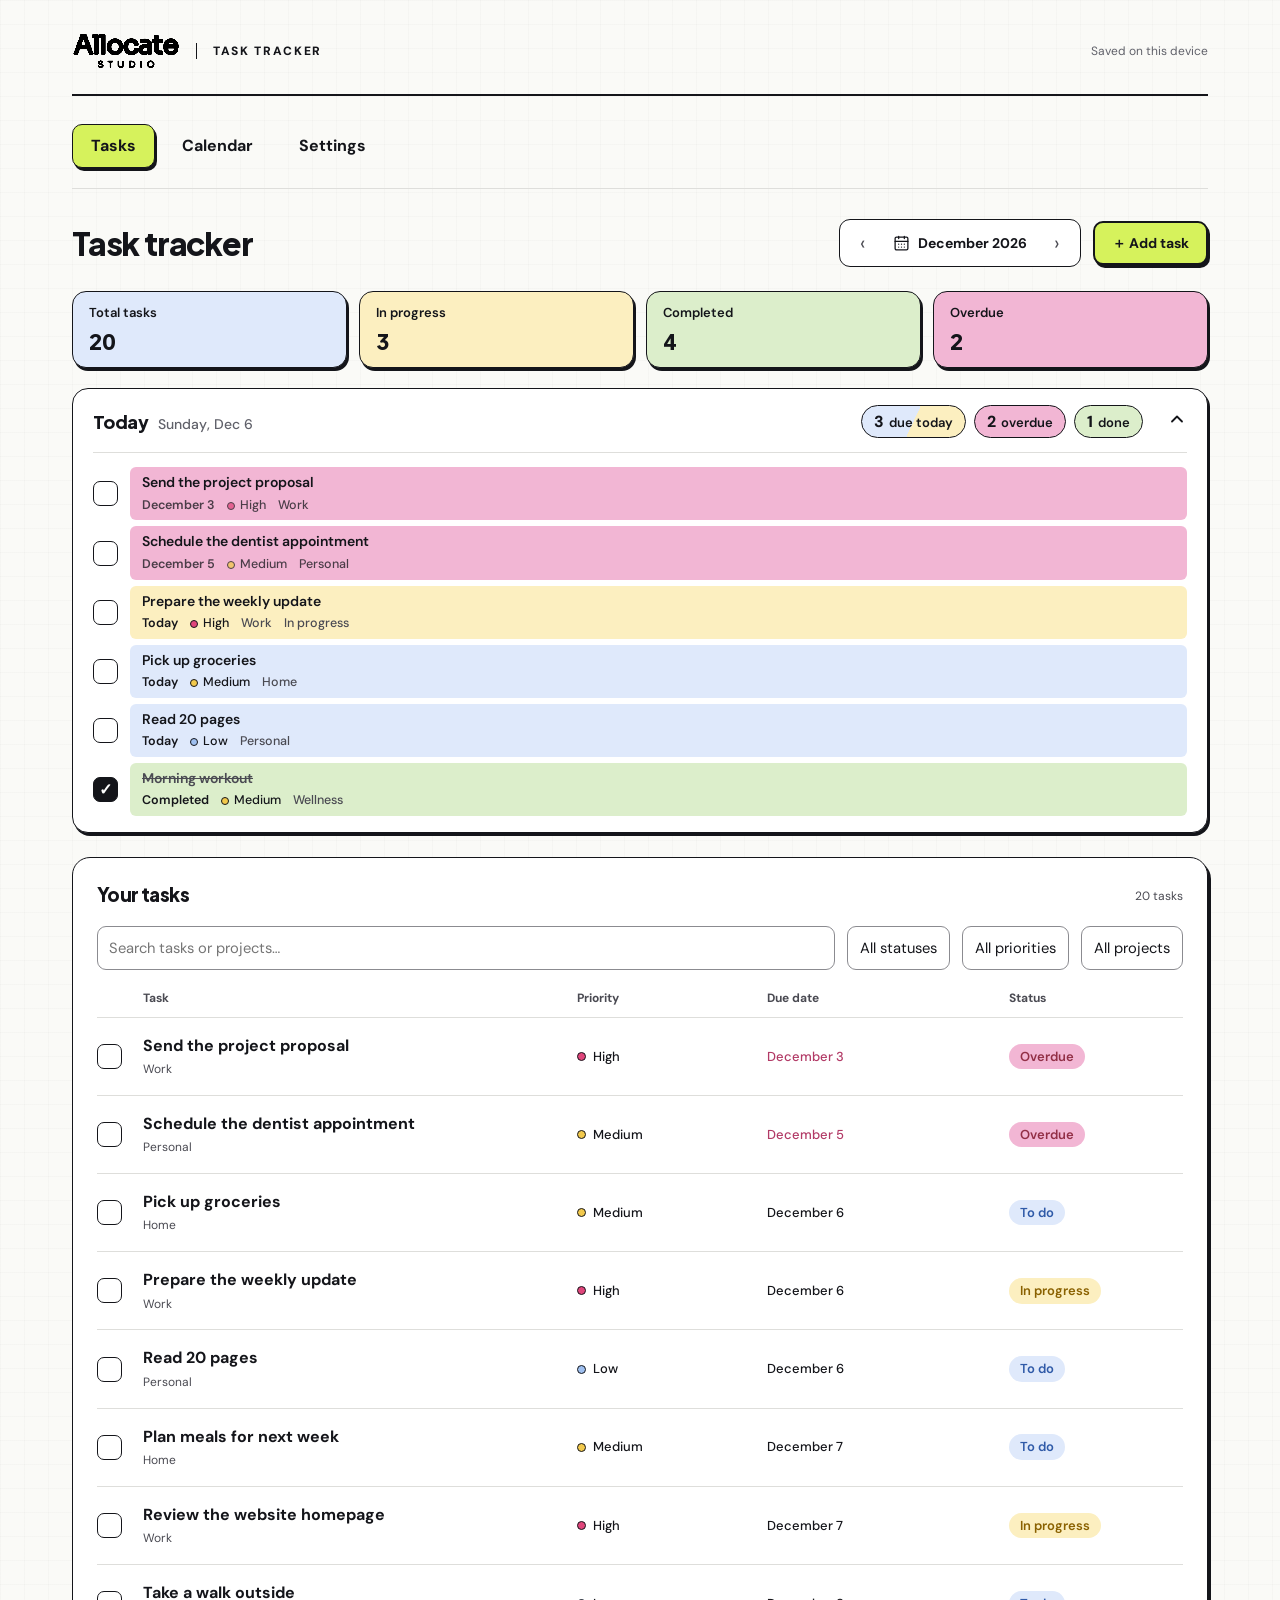
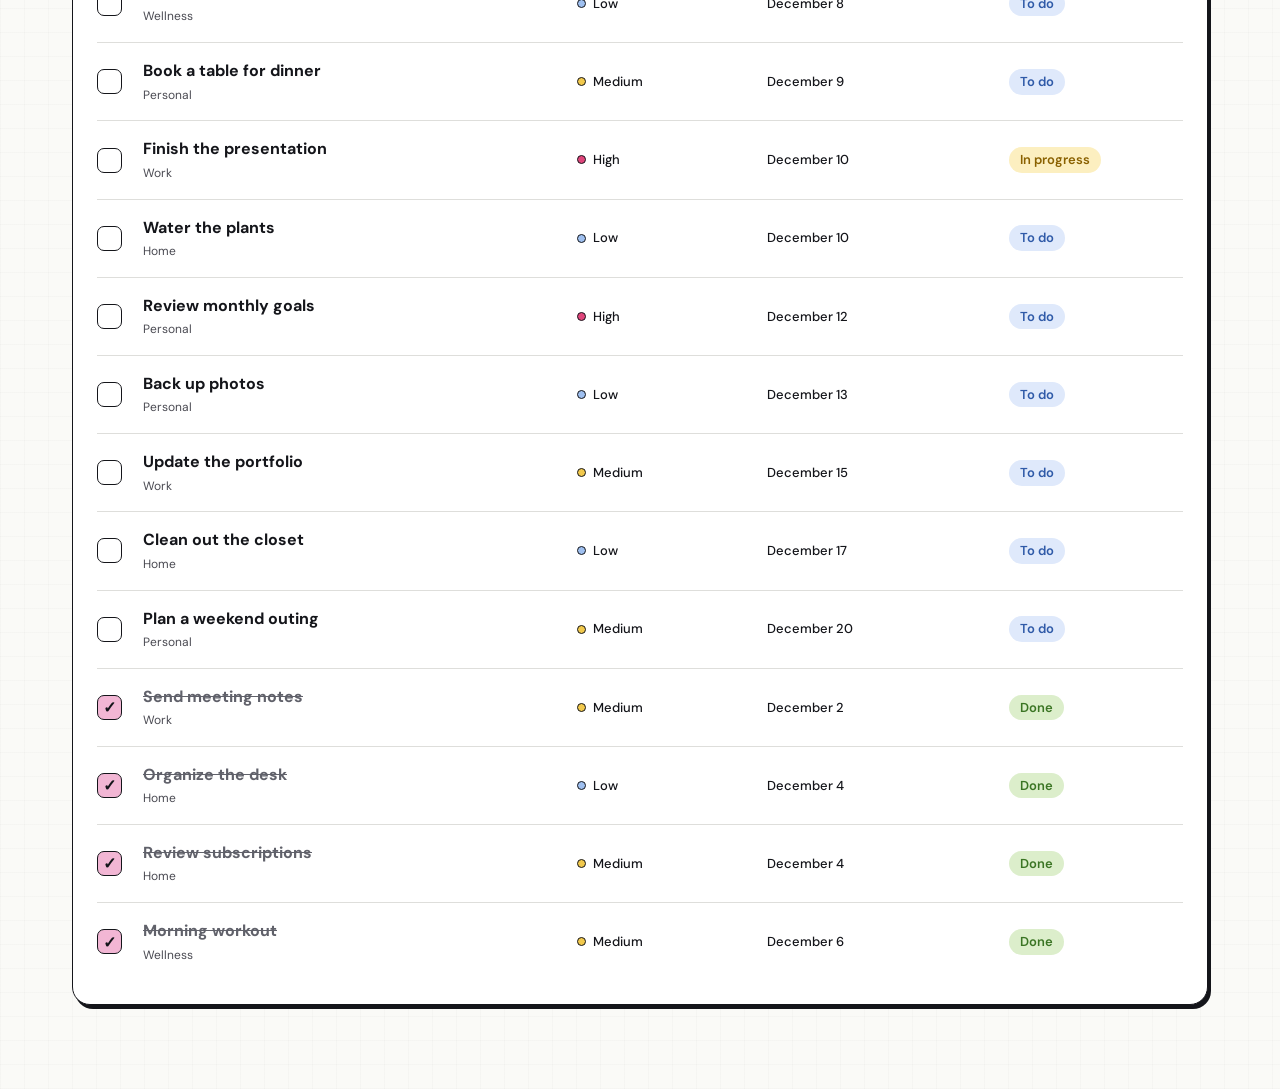
==== index.html @ 99dc455b "Priority dots in Calendar Week, day panel and calendar cells Co-Authored-By: Claude Opus 5.5 <norepl" ====
<!doctype html>
<html lang="en">
  <head>
    <meta charset="UTF-8" />
    <meta name="viewport" content="width=device-width,initial-scale=1,viewport-fit=cover" />
    <meta name="description" content="Task Tracker by Allocate Studio." />
    <title>Task Tracker · Allocate Studio</title>
    <link rel="stylesheet" href="styles.css" />
    <link
      rel="icon"
      href="data:image/svg+xml,%3Csvg xmlns='http://www.w3.org/2000/svg' viewBox='0 0 40 40'%3E%3Crect width='40' height='40' rx='9' fill='%2314151A'/%3E%3Ctext x='11' y='29' font-size='22' font-family='Arial' fill='%23D6F25C'%3E%2A%3C/text%3E%3C/svg%3E"
    />
    <meta name="theme-color" content="#14151A" />
    <!-- Home screen icon and name on phones -->
    <link rel="apple-touch-icon" href="assets/icon-180.png" />
    <meta name="apple-mobile-web-app-title" content="Tasks" />
    <meta name="mobile-web-app-capable" content="yes" />
    
    <link rel="stylesheet" href="tracker.css?v=20261108-pri-dots-all" />
  </head>
  <body>
    <div id="app">
      <header class="topbar">
        <div class="wordmark">
          <span class="studio-brand" role="img" aria-label="Allocate Studio">
            <svg
              class="studio-brand-name"
              viewBox="320 692 560 193"
              aria-hidden="true"
              focusable="false"
            >
              <defs>
                <filter id="brand-paper-remove" color-interpolation-filters="sRGB">
                  <feColorMatrix
                    type="matrix"
                    values="0 0 0 0 0  0 0 0 0 0  0 0 0 0 0  -3 -3 -3 0 7.5"
                  />
                </filter>
              </defs>
              <image
                href="assets/allocate-studio-logo.png"
                width="1200"
                height="1200"
                filter="url(#brand-paper-remove)"
              />
            </svg> </span
          ><small>TASK TRACKER</small>
        </div>
        <div class="topbar-actions">
          <span id="save-state" class="save-state" role="status" aria-live="polite"></span>
        </div>
      </header>
      <nav id="navigation" aria-label="Main navigation"></nav>
      <main id="main"></main>
    </div>
    <dialog id="editor" aria-labelledby="editor-title"></dialog>
    <div id="toast" role="status" aria-live="polite"></div>
    
    <script src="month-picker.js"></script>
    <script src="app.js"></script>
  </body>
</html>
---- styles.css ----
/* Bundled fonts: offline, SIL OFL licenses in assets/fonts. */
@font-face {
  font-family: 'Plus Jakarta Sans';
  src: url('assets/fonts/PlusJakartaSans-700.woff2') format('woff2');
  font-style: normal;
  font-weight: 700;
  font-display: swap;
}
@font-face {
  font-family: 'Plus Jakarta Sans';
  src: url('assets/fonts/PlusJakartaSans-800.woff2') format('woff2');
  font-style: normal;
  font-weight: 800;
  font-display: swap;
}
/* Digits and money signs from Plus Jakarta Sans: equal-width figures keep amounts in line. */
@font-face {
  font-family: 'Budget Digits';
  src: url('assets/fonts/PlusJakartaSans-Variable.ttf') format('truetype');
  font-style: normal;
  font-weight: 200 800;
  font-display: swap;
  unicode-range: U+0024-0025, U+002B-002E, U+0030-0039, U+2212;
}
@font-face {
  font-family: 'DM Sans';
  src: url('assets/fonts/DM-Sans.ttf') format('truetype');
  font-style: normal;
  font-weight: 100 1000;
  font-display: swap;
}

:root {
  --ink: #14151a;
  --ink-soft: #4a4a52;
  --muted: #8e8b7e;
  --bg: #fbf9f4;
  --card: #ffffff;
  --line: #ece7da;
  --accent: #d6f25c;
  --accent-ink: #1c2410;
  --mint: #d8f3de;
  --mint-ink: #2f7d4c;
  --sky: #d8ecfb;
  --sky-ink: #2a6ca8;
  --blush: #fbdce6;
  --blush-ink: #b23a66;
  --butter: #fcefc0;
  --butter-ink: #8a6d12;
  --shadow: 0 2px 6px rgba(20, 21, 26, 0.05), 0 14px 28px rgba(20, 21, 26, 0.06);
  --radius-lg: 22px;
  --radius-md: 16px;
  --radius-sm: 10px;
  font-size: 16px;
  color-scheme: light;
}
* {
  box-sizing: border-box;
}
body {
  margin: 0;
  background: var(--bg);
  color: var(--ink);
  font-family: 'Budget Digits', 'DM Sans', Arial, sans-serif;
  font-variant-numeric: tabular-nums;
  line-height: 1.4;
}
button,
input,
select,
textarea {
  font: inherit;
}
/* Safari on iPhone and iPad paints button text system blue unless a colour is set. */
button {
  cursor: pointer;
  color: inherit;
}
a {
  color: inherit;
}
h1,
h2,
p {
  margin: 0;
}
.muted {
  color: var(--muted);
}

#app {
  max-width: 860px;
  margin: 0 auto;
  padding: 22px 20px 110px;
}

.topbar {
  display: flex;
  align-items: center;
  justify-content: space-between;
  gap: 16px;
  margin-bottom: 18px;
  flex-wrap: wrap;
}
.wordmark {
  font-family: 'Plus Jakarta Sans', sans-serif;
  font-weight: 800;
  font-size: 1.3rem;
  letter-spacing: -0.02em;
  white-space: nowrap;
}
.topbar-actions {
  white-space: nowrap;
}
.wordmark .star {
  color: var(--accent-ink);
  background: var(--accent);
  border-radius: 50%;
  display: inline-grid;
  place-items: center;
  width: 1.4em;
  height: 1.4em;
  font-size: 1em;
  margin-right: 4px;
  vertical-align: -0.3em;
}
.topbar-actions {
  display: flex;
  align-items: center;
  gap: 14px;
  font-size: 0.82rem;
}
.save-state {
  color: var(--muted);
}
.save-state[data-status='paused'] {
  color: var(--blush-ink);
}
.textbtn {
  background: none;
  border: 0;
  color: var(--ink-soft);
  font-size: 0.82rem;
  font-weight: 600;
  padding: 4px 2px;
  text-decoration: underline;
  text-underline-offset: 2px;
}
@media (hover: hover) {
  .textbtn:hover {
    color: var(--ink);
  }
}

.screen-switch {
  display: inline-flex;
  background: var(--ink);
  border-radius: 999px;
  padding: 4px;
  gap: 2px;
  margin-bottom: 22px;
}
.switch-pill {
  border: 0;
  background: transparent;
  color: #fff;
  opacity: 0.6;
  padding: 9px 20px;
  border-radius: 999px;
  font-weight: 600;
  font-size: 0.88rem;
}
.switch-pill.active {
  background: var(--accent);
  color: var(--accent-ink);
  opacity: 1;
}

.stats-head {
  margin-bottom: 14px;
}
.stats-head h1 {
  font-family: 'Plus Jakarta Sans', sans-serif;
  font-weight: 800;
  font-size: 2rem;
  letter-spacing: -0.02em;
}
.stats-head p {
  margin-top: 4px;
}

.stats-strip {
  display: grid;
  grid-template-columns: repeat(4, 1fr);
  gap: 10px;
  margin-bottom: 10px;
}
.stat-tile {
  border-radius: var(--radius-md);
  padding: 14px 14px 12px;
  min-width: 0;
}
.stat-label {
  display: block;
  font-size: 0.68rem;
  text-transform: uppercase;
  letter-spacing: 0.07em;
  font-weight: 600;
  opacity: 0.75;
  margin-bottom: 8px;
}
.stat-value {
  display: block;
  font-family: 'Plus Jakarta Sans', sans-serif;
  font-weight: 800;
  font-size: 1.3rem;
  letter-spacing: -0.02em;
  font-variant-numeric: tabular-nums;
  white-space: nowrap;
  overflow: hidden;
  text-overflow: ellipsis;
}
.stat-tile.tone-ink {
  background: var(--ink);
  color: #fff;
}
.stat-tile.tone-ink .stat-label {
  color: #cfcdc6;
}
.stat-tile.tone-mint {
  background: var(--mint);
  color: var(--mint-ink);
}
.stat-tile.tone-sky {
  background: var(--sky);
  color: var(--sky-ink);
}
.stat-tile.tone-blush {
  background: var(--blush);
  color: var(--blush-ink);
}

.progress {
  height: 8px;
  background: var(--line);
  border-radius: 999px;
  overflow: hidden;
  margin-bottom: 26px;
}
.progress span {
  display: block;
  height: 100%;
  background: var(--accent);
  border-radius: 999px;
  transition: width 0.2s ease;
}

.cal-toolbar {
  display: flex;
  align-items: center;
  justify-content: space-between;
  gap: 12px;
  margin-bottom: 14px;
}
.mode-switch {
  display: inline-flex;
  background: var(--card);
  border: 1px solid var(--line);
  border-radius: 999px;
  padding: 3px;
}
.mode-pill {
  border: 0;
  background: transparent;
  color: var(--muted);
  padding: 7px 16px;
  border-radius: 999px;
  font-weight: 600;
  font-size: 0.82rem;
}
.mode-pill.active {
  background: var(--ink);
  color: #fff;
}
.nav-arrows {
  display: flex;
  gap: 8px;
}
.icon-btn {
  border: 1px solid var(--line);
  background: var(--card);
  width: 34px;
  height: 34px;
  border-radius: 50%;
  display: inline-grid;
  place-items: center;
  color: var(--ink-soft);
  font-size: 1rem;
}
@media (hover: hover) {
  .icon-btn:hover {
    background: #f3f1e9;
  }
}

.cal-grid {
  display: grid;
  grid-template-columns: repeat(7, minmax(0, 1fr));
  gap: 6px;
}
.cal-weekday {
  text-align: center;
  font-size: 0.72rem;
  letter-spacing: 0.06em;
  color: var(--muted);
  font-weight: 700;
  padding: 4px 0 8px;
  text-transform: uppercase;
}
.cal-day {
  background: var(--card);
  border: 1px solid var(--line);
  border-radius: var(--radius-sm);
  min-height: 92px;
  padding: 7px;
  cursor: pointer;
  min-width: 0;
  transition: box-shadow 0.15s ease;
}
@media (hover: hover) {
  .cal-day:hover {
    box-shadow: var(--shadow);
  }
}
.cal-day.outside {
  background: #f6f4ee;
  opacity: 0.55;
}
.cal-day.is-today {
  border-color: var(--ink);
  box-shadow: inset 0 0 0 2px var(--accent);
}
.day-num {
  font-weight: 700;
  font-size: 0.82rem;
}
.day-pills {
  display: flex;
  flex-direction: column;
  gap: 3px;
  margin-top: 5px;
}
.day-pill {
  border: 0;
  width: 100%;
  text-align: left;
  padding: 3px 7px;
  border-radius: 8px;
  font-size: 0.66rem;
  font-weight: 600;
  white-space: nowrap;
  overflow: hidden;
  text-overflow: ellipsis;
}
.day-pill.is-paid {
  opacity: 0.5;
  text-decoration: line-through;
}
.day-more {
  font-size: 0.64rem;
  color: var(--muted);
  font-weight: 600;
  padding-left: 2px;
}

.week-list {
  display: flex;
  flex-direction: column;
  gap: 10px;
}
.week-row {
  background: var(--card);
  border: 1px solid var(--line);
  border-radius: var(--radius-md);
  padding: 14px 16px;
  cursor: pointer;
  display: flex;
  gap: 14px;
  align-items: center;
  flex-wrap: wrap;
}
.week-row.is-today {
  box-shadow: inset 0 0 0 2px var(--accent);
}
.week-row-label {
  font-weight: 700;
  min-width: 150px;
  font-size: 0.88rem;
}
.week-row-pills {
  display: flex;
  gap: 6px;
  flex-wrap: wrap;
  flex: 1;
}
.week-row-empty {
  color: var(--muted);
  font-size: 0.84rem;
}
.week-row .day-pill {
  width: auto;
}

.bills-list {
  display: flex;
  flex-direction: column;
  gap: 10px;
}
.bill-card {
  background: var(--card);
  border: 1px solid var(--line);
  border-radius: var(--radius-md);
  padding: 12px 14px;
  display: flex;
  align-items: center;
  gap: 12px;
  box-shadow: var(--shadow);
}
.bill-card-main {
  display: flex;
  flex-direction: column;
  flex: 1;
  min-width: 0;
}
.bill-card-name {
  font-weight: 700;
}
.bill-card-meta {
  font-size: 0.78rem;
  color: var(--muted);
}
.bill-card-amount {
  font-family: 'Plus Jakarta Sans', sans-serif;
  font-weight: 800;
  font-variant-numeric: tabular-nums;
}

.chip {
  display: inline-block;
  padding: 4px 10px;
  border-radius: 999px;
  font-size: 0.72rem;
  font-weight: 700;
  white-space: nowrap;
}

.fab {
  position: fixed;
  right: 24px;
  bottom: 24px;
  width: 58px;
  height: 58px;
  border-radius: 50%;
  background: var(--ink);
  color: #fff;
  border: 0;
  font-size: 1.8rem;
  line-height: 1;
  box-shadow: 0 10px 24px rgba(20, 21, 26, 0.3);
  display: grid;
  place-items: center;
}
@media (hover: hover) {
  .fab:hover {
    background: #000;
  }
}
.fab:active {
  transform: translateY(1px);
}

.empty {
  padding: 50px 20px;
  text-align: center;
  background: var(--card);
  border: 1px dashed var(--line);
  border-radius: var(--radius-lg);
}
.empty h3 {
  margin-bottom: 8px;
  font-family: 'Plus Jakarta Sans', sans-serif;
}
.empty-note {
  color: var(--muted);
  padding: 20px 0;
  text-align: center;
}

dialog {
  border: 0;
  border-radius: var(--radius-lg);
  width: min(520px, calc(100% - 32px));
  padding: 24px;
  box-shadow: 0 24px 70px rgba(20, 21, 26, 0.25);
}
dialog::backdrop {
  background: rgba(20, 21, 26, 0.45);
}
.dialog-head {
  display: flex;
  align-items: center;
  justify-content: space-between;
  margin-bottom: 18px;
}
.dialog-head h2 {
  font-family: 'Plus Jakarta Sans', sans-serif;
  font-weight: 800;
  font-size: 1.4rem;
  letter-spacing: -0.02em;
}
.form-grid {
  display: grid;
  grid-template-columns: 1fr 1fr;
  gap: 14px;
}
.form-grid label {
  display: flex;
  flex-direction: column;
  gap: 6px;
  font-size: 0.84rem;
  font-weight: 600;
  color: var(--ink-soft);
}
.form-grid .full {
  grid-column: 1/-1;
}
.field,
input:not([type='checkbox']),
select,
textarea {
  border: 1px solid var(--line);
  border-radius: 10px;
  background: #fff;
  padding: 10px 11px;
  font-size: 0.92rem;
  color: var(--ink);
}
input:focus-visible,
select:focus-visible {
  outline: 2px solid var(--accent);
  outline-offset: 1px;
}
.form-error {
  color: var(--blush-ink);
  font-size: 0.85rem;
  margin-top: 12px;
  min-height: 1em;
}
.dialog-actions {
  display: flex;
  align-items: center;
  gap: 10px;
  margin-top: 20px;
  padding-top: 16px;
  border-top: 1px solid var(--line);
}
.spacer {
  flex: 1;
}
.btn {
  border: 1px solid var(--line);
  background: #fff;
  padding: 10px 18px;
  border-radius: 999px;
  font-weight: 700;
  font-size: 0.88rem;
}
.btn.primary {
  background: var(--ink);
  color: #fff;
  border-color: var(--ink);
}
.btn.ghost {
  background: transparent;
  border-color: transparent;
  color: var(--ink-soft);
}
.btn.danger {
  color: var(--blush-ink);
}
.btn.danger.ghost {
  border-color: transparent;
}

.day-detail-row {
  display: flex;
  align-items: center;
  gap: 10px;
  padding: 10px 4px;
  border-bottom: 1px solid var(--line);
}
.day-detail-row:last-child {
  border-bottom: 0;
}
.day-detail-row input[type='checkbox'] {
  width: 18px;
  height: 18px;
  accent-color: var(--ink);
}
.day-detail-name {
  flex: 1;
  font-weight: 600;
}
.day-detail-name.is-paid {
  text-decoration: line-through;
  color: var(--muted);
}
.day-detail-amount {
  font-variant-numeric: tabular-nums;
  font-weight: 700;
}
.status-tag {
  font-size: 0.68rem;
  font-weight: 700;
  padding: 3px 9px;
  border-radius: 999px;
}
.status-Paid {
  background: var(--mint);
  color: var(--mint-ink);
}
.status-Overdue {
  background: var(--blush);
  color: var(--blush-ink);
}
.status-Upcoming {
  background: var(--sky);
  color: var(--sky-ink);
}

#toast {
  position: fixed;
  bottom: 96px;
  left: 50%;
  transform: translateX(-50%);
  background: var(--ink);
  color: #fff;
  padding: 11px 20px;
  border-radius: 999px;
  font-size: 0.85rem;
  z-index: 80;
  opacity: 0;
  pointer-events: none;
  transition: opacity 0.15s;
}
#toast.visible {
  opacity: 1;
}

@media (max-width: 620px) {
  .stats-strip {
    grid-template-columns: repeat(2, 1fr);
  }
  .form-grid {
    grid-template-columns: 1fr;
  }
  .cal-day {
    min-height: 76px;
  }
  .day-pill {
    font-size: 0.6rem;
  }
  .stats-head h1 {
    font-size: 1.6rem;
  }
}
@media (max-width: 420px) {
  .cal-weekday {
    font-size: 0.62rem;
  }
  .cal-day {
    padding: 5px 4px;
  }
  .fab {
    right: 16px;
    bottom: 16px;
  }
}
@media (prefers-reduced-motion: reduce) {
  * {
    transition: none !important;
  }
}

/* Reference-led finish: ink outlines, paper grid and pastel accents. */
:root {
  --bg: #fafaf7;
  --muted: #60616a;
  --line: #dededb;
  --blush: #f2b6d4;
  --mint: #dceecb;
  --sky: #dfe9fb;
}
body {
  background-image:
    linear-gradient(#16161605 1px, transparent 1px),
    linear-gradient(90deg, #16161605 1px, transparent 1px);
  background-size: 24px 24px;
}
#app {
  max-width: 1120px;
  padding: 32px 32px 100px;
}
.topbar {
  padding-bottom: 24px;
  border-bottom: 2px solid var(--ink);
  margin-bottom: 28px;
}
.wordmark {
  display: flex;
  align-items: center;
  gap: 8px;
  font-size: 1.2rem;
}
.wordmark small {
  font-family: 'Budget Digits', 'DM Sans', sans-serif;
  font-size: 12px;
  letter-spacing: 0.14em;
  border-left: 1px solid var(--ink);
  padding-left: 16px;
  margin-left: 12px;
}
.wordmark .star {
  background: none;
  font-size: 30px;
  margin: 0;
  width: auto;
  height: auto;
}
.screen-switch {
  background: #fff;
  border: 2px solid var(--ink);
  border-radius: 12px;
  box-shadow: 2px 3px 0 var(--ink);
  padding: 4px;
}
.switch-pill {
  color: var(--ink);
  opacity: 1;
  border-radius: 7px;
  min-width: 110px;
  font-size: 14px;
}
.switch-pill.active {
  background: var(--accent);
}
.stats-head h1 {
  font-size: clamp(2rem, 4vw, 3rem);
  letter-spacing: -0.055em;
  line-height: 1.2;
}
.stats-head {
  margin: 6px 0 22px;
}
.stats-strip {
  gap: 14px;
}
.stat-tile {
  border: 1.5px solid var(--ink);
  padding: 18px 20px;
  box-shadow: 2px 3px 0 var(--ink);
  border-radius: 16px;
  color: var(--ink) !important;
}
.stat-tile.tone-ink {
  background: #e6ddf8;
}
.stat-tile.tone-ink .stat-label {
  color: var(--ink);
}
.stat-label {
  font-size: 14px;
  text-transform: none;
  letter-spacing: 0;
  opacity: 1;
}
.stat-value {
  font-size: clamp(1.3rem, 2.6vw, 2rem);
  white-space: normal;
  overflow-wrap: anywhere;
}
.progress-label {
  display: flex;
  justify-content: space-between;
  font-size: 14px;
  margin: 22px 0 9px;
}
.progress {
  height: 10px;
  border: 1px solid var(--ink);
  background: #fff;
  margin-bottom: 30px;
}
.progress span {
  background: var(--accent);
}
.cal-toolbar {
  margin-bottom: 18px;
}
.mode-switch {
  border: 2px solid var(--ink);
  border-radius: 11px;
  box-shadow: 2px 3px 0 var(--ink);
}
.mode-pill {
  font-size: 14px;
  border-radius: 6px;
  min-width: 90px;
  color: var(--ink);
}
.mode-pill.active {
  background: var(--blush);
  color: var(--ink);
}
.icon-btn {
  min-width: 40px;
  height: 40px;
  border: 1.5px solid var(--ink);
  border-radius: 11px;
  font-size: 22px;
}
.nav-arrows #nav-today {
  width: auto;
  padding: 0 14px;
  font-size: 14px;
  font-weight: 700;
}
#cal-body {
  background: #fff;
  border: 2px solid var(--ink);
  border-radius: 20px;
  padding: 15px;
  box-shadow: 3px 4px 0 var(--ink);
}
.cal-grid {
  gap: 5px;
}
.cal-weekday {
  font-size: 12px;
  padding: 4px 0 12px;
}
.cal-day {
  min-height: 102px;
  border-radius: 10px;
  padding: 8px;
  background: #fff;
}
.cal-day.outside {
  background: #f6f6f3;
  opacity: 0.6;
}
.cal-day.is-today {
  background: #f3fad9;
  box-shadow: none;
  border: 2px solid var(--ink);
}
.day-num {
  font-size: 14px;
}
.day-pill {
  font-size: 12px;
  color: var(--ink) !important;
  padding: 5px 6px;
  border-radius: 5px;
}
.day-pill.is-paid {
  opacity: 0.7;
}
.day-more {
  font-size: 12px;
}
.legend {
  display: flex;
  gap: 18px;
  font-size: 14px;
  margin: 18px 0;
}
.legend span {
  display: flex;
  align-items: center;
  gap: 6px;
}
.legend i {
  width: 10px;
  height: 10px;
  border: 1px solid var(--ink);
  border-radius: 50%;
  background: var(--mint);
}
.legend .late {
  background: var(--blush);
}
.empty-banner {
  display: flex;
  align-items: center;
  justify-content: space-between;
  gap: 16px;
  padding: 18px 20px;
  border: 1.5px solid var(--ink);
  border-radius: 16px;
  background: #f0eafa;
  margin-bottom: 22px;
}
.empty-banner h2 {
  font-size: 20px;
  font-weight: 800;
  letter-spacing: -0.04em;
}
.empty-banner p {
  font-size: 14px;
  margin-top: 4px;
}
.btn {
  font-size: 14px;
}
.btn.primary {
  background: var(--accent);
  color: var(--ink);
  border: 2px solid var(--ink);
  box-shadow: 2px 3px 0 var(--ink);
}
.fab {
  background: var(--blush);
  color: var(--ink);
  border: 2px solid var(--ink);
  box-shadow: 3px 4px 0 var(--ink);
  width: 62px;
  height: 62px;
  right: max(24px, calc((100vw - 1120px) / 2 + 24px));
  font-size: 36px;
}
@media (hover: hover) {
  .fab:hover {
    background: #eea5ca;
  }
}
.bill-card {
  border: 1.5px solid var(--ink);
  box-shadow: 2px 3px 0 var(--ink);
  padding: 20px;
}
.bill-card-name {
  font-size: 18px;
}
.bill-card-meta,
.chip,
.status-tag {
  font-size: 14px;
}
.bill-card-name {
  overflow-wrap: anywhere;
}
.bill-card-amount {
  white-space: nowrap;
}
.week-row {
  border-color: var(--ink);
}
.week-row-label,
.week-row-empty {
  font-size: 16px;
}
.week-range {
  font-size: 14px;
  margin: 0 0 12px;
}
.week-row .day-pill {
  font-size: 14px;
}
dialog {
  border: 2px solid var(--ink);
  box-shadow: 6px 7px 0 var(--ink);
  max-height: 90dvh;
  overflow: auto;
}
.form-grid label {
  font-size: 14px;
}
.form-grid input,
.form-grid select {
  border-color: #7b7b80;
  min-width: 0;
  width: 100%;
  font-size: 16px;
}
.day-detail-row {
  flex-wrap: wrap;
}
.day-detail-row .chip {
  display: none;
}
.day-detail-name {
  min-width: 90px;
  overflow-wrap: anywhere;
}
.day-detail-row input[type='checkbox'] {
  min-width: 24px;
  height: 24px;
}
.settings-note {
  font-size: 14px;
  margin: 22px 0;
}
.recovery-btn {
  display: block;
  margin: 8px 0;
}
.save-state {
  font-size: 12px;
}
.textbtn {
  font-size: 14px;
}
.save-warning {
  background: #ffe2ec;
  border: 2px solid var(--ink);
  padding: 12px;
  border-radius: 10px;
  margin-bottom: 16px;
  font-size: 14px;
}
#toast {
  max-width: calc(100% - 30px);
  width: max-content;
  border-radius: 12px;
}
.day-pill.late {
  border-left: 0;
}
button:focus-visible,
[tabindex]:focus-visible {
  outline: 3px solid #7e51bc;
  outline-offset: 3px;
}
@media (hover: hover) {
  .cal-day:hover {
    border-color: var(--ink);
  }
}
@media (max-width: 650px) {
  #app {
    padding: 20px 14px 100px;
  }
  .topbar {
    gap: 16px;
  }
  .wordmark {
    flex-wrap: wrap;
  }
  .wordmark small {
    font-size: 10px;
  }
  .topbar-actions {
    width: 100%;
    justify-content: space-between;
    gap: 12px;
  }
  .stats-strip {
    gap: 12px;
  }
  .stat-tile {
    padding: 14px;
  }
  .stat-value {
    font-size: 1.6rem;
  }
  .empty-banner {
    align-items: flex-start;
    flex-direction: column;
  }
  #cal-body {
    padding: 8px 5px;
    border-radius: 14px;
  }
  .cal-day {
    padding: 4px 2px;
    min-height: 82px;
  }
  .cal-grid {
    gap: 3px;
  }
  .day-pill {
    font-size: 12px;
    padding: 3px 2px;
  }
  .cal-weekday {
    font-size: 12px;
    letter-spacing: 0;
  }
  .day-num {
    font-size: 14px;
    display: block;
    padding-left: 4px;
  }
  .day-more {
    font-size: 12px;
  }
  .bill-card {
    flex-wrap: wrap;
    padding: 14px;
    gap: 10px;
  }
  .bill-card > .chip {
    order: 4;
  }
  .bill-card-main {
    flex: 1 1 100%;
    order: 1;
  }
  .bill-card-amount {
    order: 2;
  }
  .bill-card > .icon-btn {
    order: 3;
  }
  .bill-card-meta {
    font-size: 14px;
  }
  .day-detail-row {
    gap: 8px;
  }
  .dialog-actions {
    flex-wrap: wrap;
  }
  .form-grid {
    grid-template-columns: 1fr;
  }
  .settings-note {
    line-height: 1.6;
  }
  .progress-label {
    font-size: 14px;
  }
}

/* Income is a distinct marker above each day's bill list. */
.payday-pill {
  display: block;
  width: 100%;
  margin: 4px 0 6px;
  padding: 4px 3px;
  border: 1px solid #334f26;
  border-radius: 6px;
  background: #d6f25c;
  color: #203019;
  font-size: 12px;
  font-weight: 800;
  line-height: 1.35;
  text-align: center;
  overflow-wrap: anywhere;
}
@media (hover: hover) {
  .payday-pill:hover,
  .payday-detail-link:hover {
    background: #c7e84b;
  }
}
.week-row .payday-pill {
  width: auto;
  padding: 6px 14px;
  margin: 0;
}
.week-row-pills {
  align-items: center;
}
.legend .payday-dot {
  background: #d6f25c;
}
.legend {
  flex-wrap: wrap;
}
.payday-detail-link {
  width: 100%;
  padding: 14px;
  background: #d6f25c;
  border: 1.5px solid var(--ink);
  border-radius: 12px;
  text-align: left;
  font-size: 16px;
  font-weight: 700;
  margin-bottom: 16px;
}
.income-detail-card {
  display: flex;
  align-items: center;
  flex-wrap: wrap;
  gap: 16px;
  border: 1.5px solid var(--ink);
  border-radius: 14px;
  padding: 18px;
  background: #d6f25c;
  margin-bottom: 12px;
}
.income-detail-card > div {
  flex: 1;
  min-width: 140px;
}
.income-detail-card h3 {
  margin: 0 0 5px;
  font-size: 20px;
  overflow-wrap: anywhere;
}
.income-detail-card p {
  font-size: 14px;
}
.income-detail-card strong {
  font-size: 20px;
  overflow-wrap: anywhere;
}
.income-detail-card .textbtn {
  flex-basis: 100%;
  text-align: left;
}
@media (max-width: 420px) {
  .payday-pill {
    font-size: 12px;
    padding: 3px 0;
  }
  .cal-day {
    min-height: 92px;
  }
}

.demo-banner {
  display: flex;
  justify-content: space-between;
  gap: 12px;
  flex-wrap: wrap;
  padding: 12px 16px;
  margin-bottom: 24px;
  border: 1.5px solid var(--ink);
  border-radius: 12px;
  background: #e8f6bc;
  font-size: 14px;
}
.demo-banner a {
  font-weight: 700;
  text-underline-offset: 3px;
}

/* Keep paired controls aligned; helper text follows the control. */
#bill-form .form-grid {
  align-items: start;
}
#bill-form .form-grid > label {
  min-width: 0;
}
#bill-form .form-grid input,
#bill-form .form-grid select {
  height: 46px;
  line-height: 1.4;
}
#bill-form .field-hint {
  font-size: 12px;
  font-weight: 400;
  line-height: 1.4;
}

/* Payday shares the date heading, above the bill list. */
.day-heading {
  display: flex;
  align-items: center;
  justify-content: space-between;
  gap: 4px;
  min-height: 24px;
  min-width: 0;
}
.day-heading .day-num {
  flex-shrink: 0;
}
.day-heading .payday-pill {
  width: auto;
  min-width: 0;
  max-width: 100%;
  margin: 0;
  padding: 2px 5px;
  white-space: nowrap;
  overflow: hidden;
  text-overflow: ellipsis;
  line-height: 1.4;
}
.week-day-heading {
  display: flex;
  align-items: center;
  gap: 12px;
  flex-basis: 100%;
  min-width: 0;
}
@media (max-width: 650px) {
  .day-heading {
    gap: 2px;
  }
  .day-heading .payday-pill {
    padding: 2px 1px;
  }
}

/* A single filled date-and-payday band, matching the reference. */
.day-heading.has-payday,
.week-day-heading.has-payday {
  background: #d6f25c;
  border-radius: 8px;
  padding: 4px 7px;
  color: #203019;
}
.day-heading.has-payday .payday-pill,
.week-day-heading.has-payday .payday-pill {
  background: transparent;
  border: 0;
  border-radius: 0;
  box-shadow: none;
  padding: 0;
  margin: 0;
  color: inherit;
}
@media (hover: hover) {
  .day-heading.has-payday:hover,
  .week-day-heading.has-payday:hover {
    background: #c7e84b;
  }
}
.week-day-heading.has-payday {
  justify-content: space-between;
  padding: 8px 12px;
}
@media (max-width: 650px) {
  .day-heading.has-payday {
    padding: 4px 2px;
  }
}

/* Payment checkboxes are per occurrence and stay separate from detail buttons. */
.sr-only {
  position: absolute;
  width: 1px;
  height: 1px;
  padding: 0;
  margin: -1px;
  overflow: hidden;
  clip: rect(0, 0, 0, 0);
  white-space: nowrap;
  border: 0;
}
.paid-check {
  display: inline-flex;
  align-items: center;
  justify-content: center;
  flex: 0 0 auto;
  padding: 3px;
  cursor: pointer;
  line-height: 1;
}
.paid-check input[type='checkbox'] {
  margin: 0;
  width: 18px;
  height: 18px;
  min-width: 18px;
  accent-color: #39705d;
  cursor: pointer;
}
.payment-pill {
  display: flex;
  align-items: center;
  min-width: 0;
  border-radius: 6px;
  background: var(--category-bg, #fff);
}
.payment-pill .day-pill {
  background: transparent;
  min-width: 0;
  flex: 1;
  padding-left: 2px;
}
.payday-actions {
  display: flex;
  align-items: center;
  justify-content: flex-end;
  gap: 2px;
  min-width: 0;
}
.day-heading .payday-actions .payday-pill {
  min-width: 0;
  max-width: 100%;
  background: transparent;
  border: 0;
  padding: 0;
}
.day-detail-row.payment-paid {
  padding: 10px;
  border-radius: 10px;
}
.income-detail-card.payment-paid h3 {
  text-decoration: none;
}
.bill-card {
  flex-wrap: wrap;
}
.occurrence-list {
  flex-basis: 100%;
  display: grid;
  gap: 6px;
  margin-top: 4px;
  border-top: 1px solid #14151a22;
  padding-top: 10px;
}
.occurrence-row {
  display: flex;
  align-items: center;
  gap: 10px;
  border-radius: 8px;
  padding: 6px;
  font-size: 14px;
  flex-wrap: wrap;
}
.occurrence-row strong {
  margin-left: auto;
}
/* The category-colour fill behind a bill's name/amount only covered the text's own
   width, leaving the rest of the day row blank — stretch it to the full row instead,
   stacking bills on their own row when a day has more than one. */
.week-row-pills {
  flex-direction: column;
  align-items: stretch;
}
.week-row .payment-pill {
  width: 100%;
}
.week-row .payment-pill .day-pill {
  width: 100%;
  padding-left: 12px;
  padding-right: 10px;
}
@media (max-width: 650px) {
  .payment-pill .paid-check {
    padding: 3px 1px;
  }
  .payment-pill .paid-check input[type='checkbox'],
  .payday-actions .paid-check input[type='checkbox'] {
    width: 14px;
    height: 14px;
    min-width: 14px;
  }
  .payday-actions {
    gap: 0;
  }
  .payday-actions .paid-check {
    padding: 2px 1px;
  }
  .day-heading.has-payday {
    flex-wrap: wrap;
  }
  .day-heading .payday-actions {
    flex: 1;
    min-width: 0;
  }
  .occurrence-row {
    gap: 6px;
  }
}

/* Paid controls are shown only inside payment details. */
.payment-pill .day-pill {
  padding-left: 7px;
}

/* Use the supplied logo artwork; only the chart is rendered black. */
.studio-brand {
  display: inline-flex;
  align-items: center;
  gap: 10px;
  flex: none;
}

.studio-brand-name {
  display: block;
  width: 108px;
  height: 38px;
  overflow: hidden;
}
.wordmark .studio-brand + small {
  margin-left: 8px;
}
@media (max-width: 420px) {
  .studio-brand {
    gap: 8px;
  }
  .studio-brand-name {
    width: 100px;
    height: 35px;
  }
  .wordmark .studio-brand + small {
    padding-left: 10px;
    margin-left: 2px;
  }
}

.next-seven {
  display: flex;
  align-items: center;
  justify-content: space-between;
  gap: 16px;
  border: 1.5px solid var(--ink);
  border-radius: 16px;
  padding: 16px 20px;
  margin: 0 0 24px;
  background: #fff;
  box-shadow: 2px 3px 0 var(--ink);
}
.next-seven h2 {
  font-size: 18px;
  font-weight: 800;
  letter-spacing: -0.03em;
}
.next-seven p {
  font-size: 14px;
  color: var(--muted);
  margin-top: 5px;
}
.next-seven > strong {
  font-family: 'Plus Jakarta Sans', sans-serif;
  font-size: 26px;
  font-weight: 800;
  white-space: nowrap;
}
.payment-filters {
  display: flex;
  gap: 6px;
  flex-wrap: wrap;
}
.filter-pill {
  border: 1px solid var(--ink);
  border-radius: 999px;
  padding: 7px 16px;
  background: #fff;
  color: var(--ink);
  font-size: 14px;
  font-weight: 700;
}
.filter-pill.active {
  background: var(--ink);
  color: #fff;
}
.filter-note {
  font-size: 13px;
  color: var(--muted);
  margin: 9px 0 16px;
}
@media (max-width: 650px) {
  .next-seven {
    padding: 14px;
    flex-wrap: wrap;
  }
  .next-seven > strong {
    font-size: 24px;
  }
  .next-seven h2 {
    font-size: 16px;
  }
}

/* Status is conveyed without calendar legends or icons. */
.payment-overdue .payment-name,
.payment-overdue .day-detail-name,
.income-detail-card.payment-overdue h3,
.day-heading.payday-overdue .payday-pill,
.week-day-heading.payday-overdue .payday-pill {
  color: #922f46;
}
.day-pill.is-paid {
  text-decoration: none;
}
.day-pill.is-paid .payment-name,
.day-detail-row.payment-paid:not(.income-detail-row) .day-detail-name {
  text-decoration: line-through;
}

.payment-status-legend {
  display: flex;
  flex-wrap: wrap;
  gap: 24px;
  margin-top: 20px;
  font-size: 14px;
  font-weight: 600;
  color: var(--ink);
}
.payment-status-legend .legend-paid {
  text-decoration: line-through;
  opacity: 0.7;
}
.payment-status-legend .legend-overdue {
  color: #922f46;
}

/* Show each occurrence's effective amount beneath its name. */
.payment-pill .payment-name {
  display: block;
  overflow: hidden;
  text-overflow: ellipsis;
  white-space: nowrap;
}
.payment-pill .payment-amount {
  display: block;
  margin-top: 2px;
  font-size: 12px;
  font-weight: 500;
  line-height: 1.35;
  font-variant-numeric: tabular-nums;
  white-space: normal;
  overflow-wrap: anywhere;
}
.payment-overdue .payment-amount {
  color: #922f46;
}
.day-pill.is-paid .payment-amount {
  text-decoration: line-through;
}
@media (max-width: 650px) {
  .payment-pill .day-pill {
    padding-left: 2px;
    padding-right: 2px;
  }
}

.cal-toolbar {
  flex-wrap: wrap;
  align-items: flex-end;
}
@media (max-width: 650px) {
  .mode-switch {
    display: flex;
    width: 100%;
  }
  .mode-pill {
    flex: 1;
  }
  /* Sized to fit the longest cross-month range ("November 30 – December 6, 2026")
     on one line down to ~360px wide phones, without shrinking the Month heading. */
  .stats-head h1.week-range {
    font-size: 1.25rem;
  }
  .cal-toolbar .nav-arrows {
    flex-wrap: wrap;
    justify-content: flex-end;
    width: 100%;
  }
  .cal-toolbar .nav-arrows :is(.mp-picker, .week-nav-picker) {
    width: 100%;
  }
  .cal-toolbar .nav-arrows :is(.mp-picker, .week-nav-picker) .mp-trigger {
    flex: 1;
    justify-content: center;
  }
}

/* Month/year picker — ported from Ultimate Budget's month-picker.js, restyled to this product's
   bold-outline ink/lime look instead of Budget's soft plum one. No "+ Add month" (addMonth unset). */
:is(.mp-picker, .week-nav-picker) {
  display: inline-flex;
  align-items: center;
  max-width: 100%;
  min-width: 0;
  border: 1.5px solid var(--ink);
  border-radius: 11px;
  background: var(--card);
}
:is(.mp-picker, .week-nav-picker) button,
.mp-dialog button {
  font: inherit;
  color: inherit;
  background: transparent;
  border: 0;
  border-radius: 8px;
  min-height: 40px;
  padding: 6px 10px;
  line-height: 1.3;
}
:is(.mp-picker, .week-nav-picker) .mp-trigger {
  display: flex;
  align-items: center;
  justify-content: center;
  gap: 8px;
  min-width: 0;
  font-size: 14px;
  font-weight: 700;
}
.mp-trigger span {
  overflow: hidden;
  text-overflow: ellipsis;
  white-space: nowrap;
}
.mp-trigger svg {
  width: 17px;
  height: 17px;
  flex-shrink: 0;
  fill: none;
  stroke: var(--ink);
  stroke-width: 1.6;
}
:is(.mp-picker, .week-nav-picker) .mp-step {
  flex-shrink: 0;
  min-width: 30px;
  font-size: 20px;
  color: var(--ink-soft);
}
/* Mouse only: on touch screens the hover shade stays on after a tap. */
@media (hover: hover) {
  :is(.mp-picker, .week-nav-picker) button:hover:not(:disabled),
  .mp-dialog button:hover:not(:disabled) {
    background: #f3f1e9;
  }
}
:is(.mp-picker, .week-nav-picker) button,
.mp-dialog button {
  -webkit-tap-highlight-color: transparent;
}
:is(.mp-picker, .week-nav-picker) button:focus-visible,
.mp-dialog button:focus-visible {
  outline: 2px solid var(--accent);
  outline-offset: 1px;
}
:is(.mp-picker, .week-nav-picker) button:disabled,
.mp-dialog button:disabled {
  opacity: 0.4;
  cursor: default;
}
.mp-dialog {
  position: fixed;
  inset: auto;
  margin: 0;
  width: 296px;
  max-width: calc(100vw - 16px);
  max-height: calc(100dvh - 16px);
  padding: 12px;
  overflow: auto;
  font-size: 14px;
}
.mp-dialog[open] {
  animation: mp-appear 120ms ease-out;
}
.mp-dialog::backdrop {
  background: transparent;
}
@keyframes mp-appear {
  from {
    opacity: 0;
    transform: scale(0.97);
  }
  to {
    opacity: 1;
    transform: scale(1);
  }
}
@media (prefers-reduced-motion: reduce) {
  .mp-dialog[open] {
    animation: none;
  }
}
.mp-header {
  display: flex;
  align-items: center;
  justify-content: space-between;
  margin-bottom: 10px;
  gap: 8px;
}
.mp-header .mp-year {
  font-family: 'Plus Jakarta Sans', sans-serif;
  font-weight: 800;
  flex: 1;
}
.mp-header .mp-arrow {
  font-size: 20px;
  width: 36px;
  padding: 0;
  color: var(--ink-soft);
}
.mp-grid {
  display: grid;
  gap: 6px;
}
.mp-row {
  display: grid;
  grid-template-columns: repeat(4, minmax(0, 1fr));
  gap: 6px;
}
.mp-dialog .mp-cell {
  min-width: 0;
  padding: 8px 2px;
  border: 1px solid var(--line);
  border-radius: 8px;
  font-size: 13px;
  font-weight: 600;
  text-overflow: ellipsis;
  overflow: hidden;
  color: var(--ink-soft);
}
.mp-dialog .mp-cell.mp-today {
  border-color: var(--accent-ink);
  box-shadow: inset 0 0 0 1px var(--accent-ink);
}
@media (hover: hover) {
  .mp-dialog .mp-cell[aria-selected='true'],
  .mp-dialog .mp-cell[aria-selected='true']:hover {
    background: var(--ink);
    color: #fff;
    border-color: var(--ink);
  }
}
.mp-footer {
  display: flex;
  align-items: center;
  gap: 2px;
  border-top: 1px solid var(--line);
  margin-top: 12px;
  padding-top: 8px;
}
.mp-footer button {
  font-size: 12px;
  padding: 6px;
  font-weight: 700;
}
.mp-footer [data-mp-today],
.mp-footer [data-wk-thisweek] {
  background: var(--accent);
  color: var(--accent-ink);
  border-radius: 999px;
  padding: 6px 12px;
}
@media (hover: hover) {
  .mp-footer [data-mp-today]:hover:not(:disabled),
  .mp-footer [data-wk-thisweek]:hover:not(:disabled) {
    background: #c3e64a;
  }
}
.mp-footer .mp-close {
  margin-left: auto;
  font-size: 18px;
  min-width: 30px;
}
@media (max-width: 600px) {
  .mp-dialog {
    bottom: 8px;
    width: calc(100vw - 16px);
    padding: 16px 12px max(12px, env(safe-area-inset-bottom));
    border-radius: 16px;
  }
  :is(.mp-picker, .week-nav-picker) button,
  .mp-dialog button {
    min-height: 44px;
  }
  :is(.mp-picker, .week-nav-picker) .mp-step,
  .mp-header .mp-arrow,
  .mp-footer .mp-close {
    min-width: 44px;
  }
  .mp-dialog .mp-cell {
    font-size: 14px;
  }
}

/* Week mode's own day-grid picker — same .mp-dialog/.mp-header/.mp-footer chrome as the month picker. */
.wk-date-dialog {
  width: 320px;
}
.wk-grid {
  display: grid;
  grid-template-columns: repeat(7, minmax(0, 1fr));
  gap: 4px;
}
.wk-weekday {
  text-align: center;
  font-size: 11px;
  font-weight: 700;
  color: var(--muted);
  padding: 2px 0 6px;
  text-transform: uppercase;
}
.wk-day {
  min-width: 0;
  padding: 8px 2px;
  border: 1px solid var(--line);
  border-radius: 8px;
  font-size: 13px;
  font-weight: 600;
  color: var(--ink-soft);
  background: var(--card);
}
.wk-day.outside {
  opacity: 0.4;
}
.wk-day.wk-today {
  border-color: var(--accent-ink);
  box-shadow: inset 0 0 0 1px var(--accent-ink);
}
.wk-day.wk-selected {
  border-color: var(--ink);
  background: var(--card);
  color: var(--ink);
}
@media (max-width: 600px) {
  .wk-day {
    min-height: 40px;
    font-size: 14px;
  }
}

.payment-filters {
  margin-bottom: 16px;
}

.scope-label {
  display: flex;
  flex-direction: column;
  gap: 6px;
  font-size: 14px;
  font-weight: 700;
}
.scope-label select {
  width: 100%;
  border: 1.5px solid var(--ink);
  font-size: 16px;
}
.form-grid :disabled {
  background: #f2f2ef;
  color: #62626a;
  opacity: 1;
}
#edit-scope-field {
  margin-bottom: 18px;
}
#edit-scope-field[hidden] {
  display: none;
}
#edit-scope-note {
  margin: 9px 0 0;
}

/* Consistent inset chevrons for every native dropdown. */
select,
.form-grid select,
.scope-label select {
  -webkit-appearance: none;
  appearance: none;
  padding-right: 42px;
  background-image: url("data:image/svg+xml,%3Csvg xmlns='http://www.w3.org/2000/svg' width='16' height='16' viewBox='0 0 16 16'%3E%3Cpath d='m4 6 4 4 4-4' fill='none' stroke='%2314151A' stroke-width='1.5' stroke-linecap='round' stroke-linejoin='round'/%3E%3C/svg%3E");
  background-repeat: no-repeat;
  background-position: right 16px center;
  background-size: 16px 16px;
}
@media (forced-colors: active) {
  select,
  .form-grid select,
  .scope-label select {
    appearance: auto;
    background-image: none;
  }
}

/* Allocate Studio's numbered, example-led help, adapted to Bill Calendar. */
.topbar-actions {
  flex-wrap: wrap;
}
.textbtn[aria-pressed='true'] {
  font-weight: 800;
  text-decoration-thickness: 2px;
}
.fab[hidden] {
  display: none;
}
.guide-heading {
  margin: 6px 0 24px;
}
.guide-heading h1 {
  font-family: 'Plus Jakarta Sans', sans-serif;
  font-size: clamp(2rem, 4vw, 3rem);
  font-weight: 800;
  letter-spacing: -0.055em;
}
.guide-heading p {
  margin-top: 10px;
  color: var(--ink-soft);
  font-size: 16px;
  max-width: 650px;
}
.guide-panel {
  background: #fff;
  border: 2px solid var(--ink);
  border-radius: 20px;
  padding: 24px;
  box-shadow: 3px 4px 0 var(--ink);
}
.guide-panel > h2 {
  font-family: 'Plus Jakarta Sans', sans-serif;
  font-size: 22px;
  margin: 0 0 18px;
  font-weight: 800;
  letter-spacing: -0.035em;
}
.guide-section {
  border-top: 1px solid var(--line);
}
.guide-section summary {
  display: flex;
  align-items: baseline;
  gap: 12px;
  position: relative;
  list-style: none;
  cursor: pointer;
  padding: 19px 28px 19px 0;
  font-size: 16px;
  font-weight: 700;
  line-height: 1.5;
}
.guide-section summary::-webkit-details-marker {
  display: none;
}
.guide-section summary::after {
  content: '+';
  position: absolute;
  right: 2px;
  font-size: 22px;
  line-height: 1;
}
.guide-section[open] summary::after {
  content: '−';
}
.guide-section summary:focus-visible {
  outline: 3px solid #7e51bc;
  outline-offset: 2px;
  border-radius: 6px;
}
.guide-number {
  font-size: 13px;
  min-width: 25px;
  color: var(--muted);
  font-variant-numeric: tabular-nums;
}
.guide-copy {
  max-width: 780px;
  margin: 0 0 24px 37px;
  font-size: 16px;
  line-height: 1.7;
  color: var(--ink-soft);
}
.guide-copy p {
  margin: 0 0 14px;
}
.guide-copy ul,
.guide-copy ol {
  padding-left: 24px;
  margin: 0 0 16px;
}
.guide-copy li {
  margin: 7px 0;
}
.guide-copy b {
  color: var(--ink);
}
.guide-copy h3 {
  font-size: 15px;
  font-weight: 800;
  color: var(--ink);
  border-left: 4px solid var(--accent);
  padding-left: 12px;
  margin: 22px 0 9px;
}
.guide-copy p:last-child {
  margin-bottom: 0;
}
@media (max-width: 650px) {
  .guide-panel {
    padding: 18px 15px;
  }
  .guide-copy {
    margin-left: 0;
  }
  .topbar-actions {
    justify-content: flex-start;
    column-gap: 16px;
    row-gap: 10px;
  }
  .topbar-actions .save-state {
    flex-basis: 100%;
  }
}

.archive-switch {
  display: flex;
  gap: 8px;
  margin-bottom: 22px;
}
.dialog-actions {
  flex-wrap: wrap;
}

/* Keep names aligned regardless of the category badge width. */
@media (min-width: 651px) {
  .bill-card {
    display: grid;
    grid-template-columns: 132px minmax(0, 1fr) auto auto auto;
  }
  .bill-card > .chip {
    justify-self: start;
  }
}

/* Shared control sizes; compact calendar cells keep their own layout. */
:root {
  --control-size: 40px;
  --control-font: 14px;
}
.btn,
.textbtn,
.switch-pill,
.mode-pill,
.filter-pill {
  min-height: var(--control-size);
  font-size: var(--control-font);
  line-height: 1.4;
}
.btn {
  padding: 8px 18px;
}
.switch-pill,
.mode-pill,
.filter-pill {
  padding: 8px 16px;
}
.textbtn {
  padding: 8px 4px;
}
.icon-btn {
  width: var(--control-size);
  min-width: var(--control-size);
  height: var(--control-size);
  padding: 0;
  flex-shrink: 0;
  line-height: 1;
}
.mode-switch {
  border-width: 1.5px;
}
:is(.mp-picker, .week-nav-picker) {
  padding: 3px;
}
:is(.mp-picker, .week-nav-picker) button,
.mp-dialog button {
  min-height: var(--control-size);
}
:is(.mp-picker, .week-nav-picker) .mp-step,
.mp-header .mp-arrow,
.mp-footer .mp-close {
  width: var(--control-size);
  min-width: var(--control-size);
  padding: 0;
}
:is(.mp-picker, .week-nav-picker) .mp-trigger {
  font-size: var(--control-font);
  padding: 6px 10px;
}
.mp-trigger svg {
  width: 17px;
  height: 17px;
}
.wk-date-dialog .wk-day {
  font-size: 13px;
  padding: 8px 2px;
  line-height: 1.3;
}
.nav-arrows {
  max-width: 100%;
  min-width: 0;
}
.dialog-head {
  gap: 12px;
}
@media (max-width: 650px) {
  :root {
    --control-size: 44px;
  }
  /* Natural width per pill, not forced equal thirds — "Calendar" needs more room than "Bills" or
     "Income". Stays inline-flex (shrink-to-fit, left-aligned) like desktop instead of stretching
     the track full-width, which only opens up large empty gaps between short words. */
  .screen-switch {
    max-width: 100%;
  }
  .switch-pill {
    min-width: 0;
    flex: 0 0 auto;
    padding-inline: 14px;
    white-space: nowrap;
  }
  .wk-date-dialog .wk-day {
    font-size: 14px;
  }
}

/* Safari centers the native date value and grows the control past its set height; force left
   alignment and pin the internal value box's own box-model so it stops inflating the control. */
/* Safari ignores height on a native date input's own chrome; strip the native appearance so it
   obeys the same box as every other field. The tap-to-open date picker still works without it —
   only the look of the control (not its behavior) comes from -webkit-appearance. */
input[type='date'] {
  -webkit-appearance: none;
  appearance: none;
  box-sizing: border-box;
  height: 46px;
  min-height: 0;
  max-height: 46px;
  padding: 10px 11px;
  line-height: 1.4;
}
input[type='date']::-webkit-date-and-time-value {
  text-align: left;
  margin: 0;
  padding: 0;
  min-height: 0;
  height: auto;
  line-height: inherit;
}
#bill-form .form-grid input[type='date'] {
  height: 46px;
  max-height: 46px;
}

.category-settings {
  margin-top: 24px;
  padding-top: 18px;
  border-top: 1px solid var(--line);
}
.category-settings h3 {
  margin: 0 0 8px;
  font-size: 18px;
}
.category-settings p {
  font-size: 14px;
  color: var(--ink-soft);
  margin-bottom: 14px;
}
.category-settings-row {
  display: grid;
  grid-template-columns: minmax(0, 1fr) minmax(0, 150px);
  gap: 12px;
  margin-bottom: 12px;
}
.category-settings-row label {
  display: flex;
  flex-direction: column;
  gap: 6px;
  font-size: 14px;
  font-weight: 700;
  min-width: 0;
}
.category-settings-row input,
.category-settings-row select {
  width: 100%;
  min-width: 0;
  min-height: 46px;
  font-size: 16px;
}
.category-settings .category-settings-hint {
  font-size: 12px;
  margin: 12px 0 0;
}
.bill-card > .chip {
  max-width: 100%;
  overflow: hidden;
  text-overflow: ellipsis;
}
@media (max-width: 420px) {
  .category-settings-row {
    grid-template-columns: 1fr;
  }
}

/* Palette choices are visible swatches, with text labels for assistive tools. */
.category-settings-row {
  grid-template-columns: minmax(0, 1fr) 188px;
}
.category-colour-field {
  display: flex;
  flex-direction: column;
  gap: 6px;
  font-size: 14px;
  font-weight: 700;
}
.category-swatches {
  display: flex;
  gap: 4px;
  align-items: center;
  min-height: 46px;
}
.category-swatch {
  display: grid;
  place-items: center;
  width: 44px;
  height: 44px;
  flex: 0 0 44px;
  padding: 0;
  background: transparent;
  border: 2px solid transparent;
  border-radius: 12px;
  color: var(--ink);
}
.category-swatch span {
  display: grid;
  place-items: center;
  width: 28px;
  height: 28px;
  background: var(--swatch);
  border: 1px solid #14151a33;
  border-radius: 50%;
  font-size: 18px;
  font-weight: 800;
  line-height: 1;
}
.category-swatch[aria-pressed='true'] {
  border-color: var(--ink);
}
@media (hover: hover) {
  .category-swatch:hover {
    background: #f3f1e9;
  }
}
@media (max-width: 420px) {
  .category-settings-row {
    grid-template-columns: 1fr;
  }
}

.custom-currency-field {
  display: flex;
  flex-direction: column;
  gap: 6px;
  margin-top: 14px;
  font-size: 14px;
  font-weight: 700;
}
.custom-currency-field[hidden] {
  display: none;
}
.custom-currency-field input {
  min-height: 46px;
  width: 100%;
  font-size: 16px;
}

/* Outlined settings cards and a two-row, swipeable pastel palette. */
#settings-dialog {
  width: min(620px, calc(100% - 24px));
  background: var(--bg);
}
#settings-dialog .settings-group {
  background: var(--card);
  border: 2px solid var(--ink);
  border-radius: 16px;
  padding: 18px;
  margin: 18px 0 0;
  box-shadow: 2px 3px 0 var(--ink);
  min-width: 0;
}
#settings-dialog .settings-group h3 {
  font-family: 'Plus Jakarta Sans', sans-serif;
  font-size: 18px;
  margin: 0 0 14px;
}
#settings-dialog input:not([type='hidden']),
#settings-dialog select {
  border: 1.5px solid var(--ink);
  border-radius: 10px;
  min-height: 46px;
  background-color: var(--card);
}
#settings-dialog .settings-note {
  margin: 0;
  font-size: 14px;
  line-height: 1.6;
}
#settings-dialog .category-settings-row {
  grid-template-columns: minmax(0, 1fr);
  gap: 14px;
  padding: 16px 0;
  margin: 0;
  border-bottom: 1px solid var(--line);
}
#settings-dialog .category-settings-row:first-child {
  padding-top: 0;
}
#settings-dialog .category-settings-row:last-child {
  border-bottom: 0;
}
#settings-dialog .category-colour-field {
  min-width: 0;
}
#settings-dialog .palette-hint {
  font-size: 12px;
  font-weight: 400;
  color: var(--muted);
}
#settings-dialog .category-swatches {
  display: grid;
  grid-template-rows: repeat(2, 48px);
  grid-auto-flow: column;
  grid-auto-columns: 48px;
  justify-content: start;
  gap: 12px;
  overflow-x: auto;
  padding: 5px 6px 9px 3px;
  overscroll-behavior-x: contain;
  scroll-snap-type: x proximity;
}
#settings-dialog .category-swatches.income-swatches {
  grid-template-rows: 48px;
}
#settings-dialog .category-swatch {
  width: 48px;
  height: 48px;
  min-height: 48px;
  border: 2px solid var(--ink);
  border-radius: 9px;
  background: var(--swatch);
  scroll-snap-align: start;
}
#settings-dialog .category-swatch span {
  width: auto;
  height: auto;
  background: none;
  border: 0;
  border-radius: 0;
  font-size: 30px;
  color: var(--ink);
}
#settings-dialog .category-swatch[aria-pressed='true'] {
  box-shadow: 3px 4px 0 var(--ink);
}
@media (hover: hover) {
  #settings-dialog .category-swatch:hover {
    box-shadow: 2px 2px 0 var(--ink);
  }
}
#settings-dialog #add-category {
  border: 1.5px solid var(--ink);
  margin-top: 8px;
}
#settings-dialog .dialog-actions {
  border-top: 0;
  justify-content: flex-end;
}
@media (max-width: 420px) {
  #settings-dialog {
    padding: 18px 14px;
  }
  #settings-dialog .settings-group {
    padding: 14px;
  }
}

.rename-link {
  align-self: flex-start;
  text-align: left;
}
.rename-link[hidden] {
  display: none;
}

/* Entry forms: the same outlined paper cards as the rest of the app. */
#bill-dialog,
#payment-dialog {
  width: min(620px, calc(100% - 24px));
  padding: 24px;
  background: var(--bg);
  border: 2px solid var(--ink);
  border-radius: 22px;
  box-shadow: 6px 7px 0 var(--ink);
}
#bill-dialog .dialog-head,
#payment-dialog .dialog-head {
  margin-bottom: 22px;
  gap: 16px;
}
#bill-dialog .dialog-head h2,
#payment-dialog .dialog-head h2 {
  font-size: 26px;
  line-height: 1.25;
}
#bill-dialog .dialog-head .icon-btn,
#payment-dialog .dialog-head .icon-btn {
  background: var(--card);
  border: 2px solid var(--ink);
  box-shadow: 2px 2px 0 var(--ink);
}
#bill-form > .form-grid,
#payment-form > .form-grid {
  padding: 0;
  gap: 18px 16px;
  background: transparent;
  border: 0;
  border-radius: 0;
  box-shadow: none;
}
#bill-form .form-grid label,
#payment-form .form-grid label {
  color: var(--ink);
  font-weight: 700;
  min-width: 0;
  gap: 8px;
}
#bill-form .form-grid input,
#bill-form .form-grid select,
#payment-form .form-grid input,
#edit-scope {
  width: 100%;
  min-width: 0;
  border: 1.5px solid var(--ink);
  border-radius: 10px;
  background-color: var(--card);
  color: var(--ink);
  font-size: 16px;
  height: 46px;
  max-height: 46px;
  line-height: 1.4;
}
#bill-form .form-grid input::placeholder,
#payment-form .form-grid input::placeholder {
  color: var(--muted);
  font-weight: 400;
  opacity: 1;
}
#bill-form .form-grid :disabled {
  background-color: #f2f2ef;
  color: var(--muted);
  border-color: #a5a59f;
  border-style: dashed;
  opacity: 1;
}
#bill-form .field-hint {
  font-size: 12px;
  font-weight: 400;
  color: var(--muted);
}
#bill-form #edit-scope-field {
  padding: 16px 18px;
  margin-bottom: 18px;
  border: 2px solid var(--ink);
  border-radius: 16px;
  background: #eee7f8;
  box-shadow: 2px 3px 0 var(--ink);
}
#bill-form #edit-scope-note {
  margin: 10px 0 0;
  font-size: 13px;
  line-height: 1.5;
  color: var(--ink-soft);
}
#bill-form .form-error:empty {
  display: none;
}
#bill-form .dialog-actions,
#payment-form .dialog-actions {
  margin-top: 22px;
  padding-top: 0;
  border: 0;
  gap: 10px 12px;
}
#bill-form .dialog-actions .btn,
#payment-form .dialog-actions .btn {
  border: 1.5px solid var(--ink);
  background: var(--card);
  min-height: 44px;
  padding: 9px 16px;
}
#bill-form .dialog-actions .btn.primary,
#payment-form .dialog-actions .btn.primary {
  background: var(--accent);
  border: 2px solid var(--ink);
  box-shadow: 2px 3px 0 var(--ink);
}
#bill-form .dialog-actions .btn.danger {
  color: var(--blush-ink);
  border-color: var(--blush-ink);
}
@media (hover: hover) {
  #bill-form .dialog-actions .btn:hover:not(.primary),
  #payment-form .dialog-actions .btn:hover:not(.primary) {
    background: #f3f1e9;
  }
}
@media (max-width: 650px) {
  #bill-dialog,
  #payment-dialog {
    padding: 20px 16px;
  }
  #bill-form > .form-grid,
  #payment-form > .form-grid {
    padding: 0;
    gap: 16px;
  }
}
@media (max-width: 420px) {
  #bill-dialog .dialog-head h2,
  #payment-dialog .dialog-head h2 {
    font-size: 23px;
  }
  #bill-form .dialog-actions .spacer {
    display: none;
  }
  #bill-form .dialog-actions .btn {
    flex: 1 1 calc(50% - 12px);
  }
}

.recovery-details {
  margin: 16px 0;
  border: 0;
  padding: 0;
}
.recovery-details summary {
  cursor: pointer;
  font-size: 14px;
  font-weight: 700;
  min-height: 44px;
  padding: 12px 0;
}
.recovery-details summary:focus-visible {
  outline: 3px solid #7e51bc;
  outline-offset: 2px;
  border-radius: 6px;
}
.recovery-items .recovery-btn {
  text-align: left;
  white-space: normal;
  overflow-wrap: anywhere;
  width: 100%;
  margin: 4px 0;
}

.schedule-search {
  display: flex;
  flex-direction: column;
  gap: 8px;
  font-size: 14px;
  font-weight: 700;
  margin-bottom: 12px;
}
.schedule-search input {
  width: 100%;
  min-height: 46px;
  border: 1.5px solid var(--ink);
  background: var(--card);
  border-radius: 11px;
  font-size: 16px;
}
.search-count {
  font-size: 14px;
  color: var(--muted);
  margin: 0 0 14px;
}
.search-count:empty {
  display: none;
}
---- tracker.css ----
#app{max-width:1200px;padding-bottom:60px}#navigation{display:flex;gap:8px;border-bottom:1px solid var(--line);padding-bottom:20px}.nav-item{border:1.5px solid transparent;background:none;border-radius:10px;padding:10px 18px;font-weight:700;min-height:44px}.nav-item.active{background:var(--accent);border-color:var(--ink);box-shadow:2px 3px 0 var(--ink)}.heading{display:flex;justify-content:space-between;align-items:center;gap:20px;margin:30px 0 24px;flex-wrap:wrap}h1{font:800 32px 'Plus Jakarta Sans';letter-spacing:-1.2px}.subtitle{color:var(--ink-soft);margin-top:8px;font-size:14px}.actions{display:flex;gap:12px;align-items:center;flex-wrap:wrap}.btn{padding:10px 17px;min-height:44px;border:1.5px solid var(--ink);border-radius:10px;background:white;font-weight:700;box-shadow:2px 3px 0 var(--ink)}.btn.primary{background:var(--accent)}.btn.pink{background:var(--blush)}.stats-strip{margin:24px 0;gap:16px}.stat-tile{border:1.5px solid var(--ink);box-shadow:2px 3px 0 var(--ink);padding:20px}.stat-value{font-size:32px}.stat-tile small{font-size:12px}.panel{border:1.5px solid var(--ink);background:#fff;border-radius:18px;box-shadow:3px 4px 0 var(--ink);padding:24px;margin-bottom:24px}.panel h2{font:800 19px 'Plus Jakarta Sans';letter-spacing:-.6px}.panel-head{display:flex;justify-content:space-between;gap:16px;align-items:center;margin-bottom:20px}.filters{display:flex;gap:12px;flex-wrap:wrap;margin-bottom:20px}.filters input{flex:1;min-width:180px}input,select,textarea{border:1px solid #8b8b90;border-radius:9px;padding:10px 12px;background:#fff;color:var(--ink);min-height:44px}button:focus-visible,input:focus-visible,select:focus-visible,textarea:focus-visible{outline:3px solid var(--accent);outline-offset:3px}.task-row{display:grid;grid-template-columns:30px minmax(100px,1fr) 100px 110px 115px 46px;align-items:center;gap:16px;padding:17px 0;border-top:1px solid var(--line)}.task-title{font-weight:700;overflow-wrap:anywhere}.task-meta{font-size:12px;color:var(--ink-soft);margin-top:4px}.task-row.done .task-title{text-decoration:line-through;color:var(--muted)}.check{width:25px;height:25px;border:1.5px solid var(--ink);border-radius:7px;background:white;font-weight:800}.done .check{background:var(--blush)}.badge{display:inline-block;border-radius:8px;padding:5px 9px;font-size:12px;font-weight:600;width:fit-content}.High{background:var(--blush)}.Medium{background:var(--butter)}.Low{background:var(--sky)}.edit{border:0;background:none;font-size:20px;padding:8px}.date{font-size:13px}.late{color:#b23a66}.empty{text-align:center;padding:48px 20px;color:var(--ink-soft)}.progress{height:10px;background:#eeeae1;border-radius:10px;overflow:hidden;margin-top:12px}.progress span{display:block;height:100%;background:var(--ink)}.calendar-grid{display:grid;grid-template-columns:repeat(7,minmax(0,1fr));gap:8px}.weekday{text-align:center;padding:8px;font-size:12px;font-weight:700}.day{min-height:115px;border:1px solid var(--line);border-radius:10px;padding:9px;cursor:pointer;background:#fff}.day:hover{background:var(--bg)}.day.today{border:2px solid var(--ink);background:#f4f9dd}.day.blank{background:var(--bg);cursor:default}.day-num{font-size:13px;font-weight:700}.cal-task{display:block;border:0;text-align:left;width:100%;padding:5px;margin-top:5px;border-radius:5px;font-size:11px;overflow:hidden;text-overflow:ellipsis;white-space:nowrap;background:var(--sky)}.cal-task.done{background:var(--blush);text-decoration:line-through}.form-grid{display:grid;grid-template-columns:1fr 1fr;gap:16px}.form-grid label{display:flex;flex-direction:column;gap:7px;font-size:13px;font-weight:700}.full{grid-column:1/-1}dialog{width:min(560px,calc(100% - 32px));border:2px solid var(--ink);border-radius:20px;padding:26px;box-shadow:6px 7px 0 var(--ink)}dialog::backdrop{background:#14151a66}.dialog-head{display:flex;justify-content:space-between;align-items:center;margin-bottom:22px}.dialog-actions{display:flex;justify-content:flex-end;gap:12px;margin-top:24px}.settings-grid{display:grid;gap:20px;max-width:720px}.settings-grid p{font-size:14px;color:var(--ink-soft);margin:12px 0 20px}.footer-note{font-size:12px;color:var(--ink-soft);text-align:center;margin-top:28px}.task-status{font-size:12px;color:var(--ink-soft)}@media(max-width:700px){#app{padding:18px 16px 40px}h1{font-size:27px}.heading{gap:18px}.stats-strip{grid-template-columns:repeat(2,1fr);gap:12px}.stat-tile{padding:16px}.task-row{grid-template-columns:26px 1fr auto;gap:10px}.task-row>.badge,.task-row>.date,.task-row>.task-status{display:none}.task-row>.edit{grid-column:3}.panel{padding:16px}.calendar-grid{gap:3px}.day{padding:4px;min-height:90px}.cal-task{font-size:10px;padding:3px}.weekday{font-size:10px}.form-grid{grid-template-columns:1fr}.full{grid-column:auto}#navigation{gap:2px}.nav-item{padding:9px 12px}}
.calendar-switch{display:flex;gap:8px}.week-controls{display:flex;gap:10px;align-items:center;flex-wrap:wrap}.week-controls>span{font-size:13px;font-weight:700}.day-add{display:flex;justify-content:space-between;align-items:center;width:100%;border:0;background:none;padding:3px 0 7px;text-align:left;min-height:32px}.day-add span{opacity:.5}.week-grid .day{min-height:260px}.week-grid .cal-task{white-space:normal;overflow-wrap:anywhere;padding:10px;font-size:13px}.week-meta{display:block;font-size:10px;margin-top:8px;opacity:.7}@media(max-width:700px){.week-grid{grid-template-columns:1fr}.week-grid>.weekday{display:none}.week-grid .day{min-height:100px}.week-grid .day-add{font-size:14px}.week-grid .cal-task{font-size:14px}.week-controls{gap:8px}.calendar-switch .nav-item{padding:8px 18px}}
/* Summary cards, matching Bill Calendar's size and type. */
.stats-strip{gap:14px;margin:0 0 24px}.stat-tile{padding:18px 20px;border:1.5px solid var(--ink);border-radius:16px;box-shadow:2px 3px 0 var(--ink);color:var(--ink);min-width:0}.stat-label{display:block;font-family:'DM Sans',Arial,sans-serif;font-size:14px;font-weight:600;text-transform:none;letter-spacing:0;opacity:1;margin-bottom:8px}.stat-value{display:block;font-family:'Plus Jakarta Sans',sans-serif;font-weight:800;font-size:clamp(1.3rem,2.6vw,2rem);letter-spacing:-.02em;line-height:1.4;font-variant-numeric:tabular-nums;white-space:normal;overflow-wrap:anywhere}@media(max-width:650px){.stats-strip{gap:12px}.stat-tile{padding:14px}.stat-value{font-size:1.6rem}}
.calendar-toolbar{display:flex;align-items:center;justify-content:flex-start;margin:0 0 18px;gap:16px}.calendar-toolbar .calendar-switch{display:inline-flex}
/* Month / Week switch, matching Bill Calendar: ink outline, pink active pill. */
.mode-switch{display:inline-flex;background:var(--card,#fff);border:1.5px solid var(--ink);border-radius:11px;box-shadow:2px 3px 0 var(--ink);padding:3px}.mode-pill{border:0;background:transparent;color:var(--ink);min-height:40px;padding:8px 16px;min-width:90px;border-radius:6px;font-weight:600;font-size:14px;line-height:1.4}.mode-pill.active{background:var(--blush);color:var(--ink)}@media(max-width:700px){.mode-switch{display:flex;width:100%}.mode-pill{flex:1}}
/* Week view as a top-to-bottom list of days, matching Bill Calendar. */
.week-list{display:flex;flex-direction:column;gap:10px}.week-row{display:flex;flex-direction:column;align-items:stretch;gap:10px;background:#fff;border:1px solid var(--ink);border-radius:16px;padding:14px 16px;cursor:pointer}.week-row.is-today{box-shadow:inset 0 0 0 2px var(--accent)}.week-row-label{display:flex;justify-content:space-between;align-items:center;width:100%;border:0;background:none;padding:0;text-align:left;font:700 16px 'DM Sans',Arial,sans-serif;color:var(--ink);min-height:24px}.week-row-label span{opacity:.5;font-weight:600}.week-row-tasks{display:flex;flex-direction:column;gap:6px}.week-row-empty{color:var(--muted);font-size:16px}.week-task{display:block;width:100%;border:0;border-radius:6px;padding:5px 10px 5px 12px;text-align:left;background:var(--sky);color:var(--ink);font-size:14px;font-weight:600;line-height:1.4}.week-task-name{display:block;overflow-wrap:anywhere}.week-task-meta{display:block;margin-top:2px;font-size:12px;font-weight:500;opacity:.75}.week-task.done{background:#fbdce6}.week-task.done .week-task-name{text-decoration:line-through;opacity:.6}.week-task.late .week-task-meta{color:#922F46;opacity:1}@media(hover:hover){.week-row:hover{background:var(--bg)}}@media(max-width:700px){.week-panel{padding:12px}.week-row{padding:12px 14px}}
/* Today card: tasks due today and overdue, styled like Bill Calendar's "Due in the next 7 days". */
.today-card{border:1.5px solid var(--ink);border-radius:16px;padding:16px 20px;margin:0 0 24px;background:#fff;box-shadow:2px 3px 0 var(--ink)}.today-head{display:flex;align-items:center;justify-content:space-between;gap:16px}.today-head h2{font:800 18px 'Plus Jakarta Sans',sans-serif;letter-spacing:-.03em}.today-head p{font-size:14px;color:var(--muted);margin-top:5px}.today-head>strong{font:800 26px 'Plus Jakarta Sans',sans-serif;white-space:nowrap}.today-list{display:flex;flex-direction:column;gap:6px;margin-top:14px;border-top:1px solid var(--line);padding-top:14px}.today-item{display:flex;align-items:center;gap:12px}.today-item .check{flex-shrink:0}.today-open{flex:1;min-width:0;display:block;border:0;border-radius:6px;padding:6px 10px 6px 12px;text-align:left;background:var(--sky);color:var(--ink);font-size:14px;font-weight:600;line-height:1.4}.today-title{display:block;overflow-wrap:anywhere}.today-meta{display:block;margin-top:2px;font-size:12px;font-weight:500;opacity:.75}.today-item.late .today-open{background:#fbdce6}.today-item.late .today-meta{color:#922F46;opacity:1}.today-empty{font-size:14px;color:var(--muted);margin-top:10px}@media(max-width:650px){.today-card{padding:14px}.today-head h2{font-size:16px}.today-head>strong{font-size:24px}}
/* Phone month view: short task chips in each day (two lines max, two chips max), tap a day to list all its tasks below the grid. */
.cal-more,.day-panel{display:none}@media(max-width:700px){.panel:has(>.calendar-grid:not(.week-grid)){padding:8px}.calendar-grid:not(.week-grid){gap:3px}.calendar-grid:not(.week-grid) .day{min-height:96px;padding:3px 2px;border-radius:8px}.calendar-grid .day-add{padding:2px 0 4px;min-height:24px;justify-content:center}.calendar-grid .day-add span{display:none}.calendar-grid:not(.week-grid) .cal-task{white-space:normal;overflow:hidden;overflow-wrap:anywhere;display:-webkit-box;-webkit-line-clamp:2;-webkit-box-orient:vertical;font-size:10px;font-weight:700;line-height:1.25;letter-spacing:-.2px;padding:0 1px;border:2px solid transparent;margin-top:3px;border-radius:5px;color:var(--ink)}.calendar-grid .cal-task.late{background:var(--blush)}.calendar-grid .cal-task.done{background:var(--mint);opacity:.75}.calendar-grid .cal-task.extra{display:none!important}.calendar-grid .cal-check{display:none}.cal-more{display:block;font-size:10px;font-weight:700;text-align:center;margin-top:3px;color:var(--ink-soft)}.calendar-grid .day.selected{border:2px solid var(--ink);background:#fff;box-shadow:2px 3px 0 var(--ink)}.calendar-grid .day.selected .day-add{background:var(--blush);border-radius:6px}.day-panel{display:block}.day-panel .panel-head{margin-bottom:14px}.day-panel .btn{min-height:40px;padding:8px 14px}}
/* Compact summary cards on desktop only (same fonts as Bill Calendar, smaller). Phones keep Bill Calendar's 2x2 cards. */
@media(min-width:701px){.stats-strip{gap:12px;margin:0 0 20px}.stat-tile{padding:12px 16px;border-radius:14px}.stat-label{font-size:13px;margin-bottom:4px}.stat-value{font-size:22px;line-height:1.3}}
/* Column headings above the task list (desktop only; phones show title and menu only). */
.task-head{display:grid;grid-template-columns:30px minmax(100px,1fr) 100px 110px 115px 46px;gap:16px;padding:0 0 10px;font-size:12px;font-weight:700;color:var(--ink-soft)}@media(max-width:700px){.task-head{display:none}}
/* Plain DM Sans everywhere, like Bill Calendar. The budget's "Budget Digits" face swapped only the numerals to Plus Jakarta, so dates like "Nov 1" mixed two fonts. */
body,.wordmark small{font-family:'DM Sans',Arial,sans-serif}
/* Task row columns share one size: priority, due date and status at 13px. */
.task-row .badge,.task-row .date,.task-row .task-status{font-size:13px;line-height:1.35}.task-row .date{font-weight:500}
/* Task chips coloured by status, matching the summary cards: to do sky, in progress butter, completed mint, overdue blush. Applies to month cells, week rows, the day panel and Today. */
.cal-task,.week-task,.today-open{background:var(--sky)}.cal-task.is-progress,.week-task.is-progress,.today-item.is-progress .today-open{background:var(--butter)}.cal-task.late,.week-task.late,.today-item.late .today-open{background:var(--blush)}.cal-task.done,.week-task.done{background:var(--mint)}.calendar-grid .cal-task.done{opacity:1}.cal-task.done,.week-task.done .week-task-name{text-decoration:line-through;color:var(--ink-soft)}.week-task.late .week-task-meta,.today-item.late .today-meta{color:var(--ink);opacity:.75}
.status-legend{display:flex;flex-wrap:wrap;gap:10px 24px;margin:-8px 0 24px;font-size:14px;font-weight:600;color:var(--ink)}.status-legend span{display:inline-flex;align-items:center;gap:8px}.status-legend i{width:14px;height:14px;border:1.5px solid var(--ink);border-radius:4px}@media(max-width:700px){.status-legend{gap:6px 12px;font-size:12px;margin:-12px 0 20px}.status-legend span{gap:6px}.status-legend i{width:12px;height:12px}}

/* Overdue chips: dark ink text on the pink background (the generic .late red was hard to read) */
.cal-task.late,.week-task.late,.week-task.late *,.today-item.late .today-open,.today-item.late .today-open *{color:var(--ink)}

/* Today card head: date next to the title, counts as coloured pills (replaces the "date · N due today · N overdue" line) */
.today-head{flex-wrap:wrap;gap:10px 16px}
.today-head h2{display:flex;align-items:baseline;gap:10px;flex-wrap:wrap}
.today-date{font:500 14px 'DM Sans',Arial,sans-serif;letter-spacing:0;color:var(--muted)}
.today-counts{display:flex;gap:8px;flex-wrap:wrap}
.today-count{display:inline-flex;align-items:baseline;gap:5px;padding:5px 12px;border:1.5px solid var(--ink);border-radius:999px;font-size:13px;font-weight:600;white-space:nowrap}
.today-count b{font:800 16px 'DM Sans',Arial,sans-serif}
.today-count.is-due{background:linear-gradient(115deg,var(--sky) 50%,var(--butter) 50%)}
.today-count.is-late{background:var(--blush)}
@media(max-width:650px){.today-head{align-items:flex-start;flex-direction:column}}

/* Checkbox tick: keep the original ✓ glyph, centred in the square */
.check{display:grid;place-items:center;line-height:1;padding:1.3px 0.6px 0 0}

/* Today: tasks completed today stay at the bottom, mint and struck through (like the calendar) */
.today-item.done .today-open{background:var(--mint)}
.today-item.done .today-title{text-decoration:line-through;color:var(--ink-soft)}
.today-item.done .check{background:var(--mint)}
.today-count.is-done{background:var(--mint)}

/* Ticked checkbox in Today: black square, white tick (the task list keeps its pink box) */
.today-item.done .check{background:var(--ink);border-color:var(--ink);color:#fff}

/* Your tasks: priority is plain text; status is an oval pill in its status colour with darker text in the same hue */
.task-row>.badge{background:none;padding:0;border-radius:0;font-weight:500;color:var(--ink)}
.task-row>.task-status{width:fit-content;padding:4px 11px;border-radius:999px;font-weight:600;white-space:nowrap}
.task-status.st-todo{background:var(--sky);color:#2f5aa8}
.task-status.st-progress{background:var(--butter);color:#8a6100}
.task-status.st-done{background:var(--mint);color:#3b7524}

@media(min-width:701px){.task-row>.task-status{display:inline-block}}
/* Align the colour key with the calendar cells inside the panel. */
.status-legend{padding-left:33.5px}
@media(max-width:700px){.panel:has(>.calendar-grid)+.status-legend{padding-left:17.5px}.week-panel+.status-legend{padding-left:21.5px}}

/* Week: the per-day ＋ appears only on hover/keyboard focus with a mouse; on touch screens it stays, but fainter */
.week-row-label span{transition:opacity .15s}
@media(hover:hover){.week-row-label span{opacity:0}.week-row:hover .week-row-label span,.week-row-label:focus-visible span{opacity:.6}}
@media(hover:none){.week-row-label span{opacity:.3}}

/* Week range uses the month picker's look (.week-nav-picker from styles.css). On phones: picker on its own line, Today and Add task side by side below. */
@media(max-width:700px){.week-controls{display:contents}.week-controls .week-nav-picker{flex:1 1 100%}.week-controls .week-nav-picker .mp-trigger{flex:1;justify-content:center}}

/* Month: the per-day ＋ is hidden; with a mouse it appears only on the hovered day (same as Week). Phones never show it (a tap opens the day list). */
.calendar-grid .day-add span{opacity:0;transition:opacity .15s}
@media(hover:hover) and (min-width:701px){.calendar-grid .day:hover .day-add span,.calendar-grid .day-add:focus-visible span{opacity:.6}}
@media(max-width:700px){.calendar-grid .day-add span{display:none}}
/* Task planning controls. */
.quick-dates{display:flex;flex-wrap:wrap;gap:8px}.quick-dates .btn{font-size:12px;min-height:36px;padding:7px 10px}.field-hint{font-size:12px;font-weight:400;color:var(--ink-soft)}.filters #project-filter{max-width:220px}@media(max-width:700px){#navigation{flex-wrap:wrap}.panel-head{flex-wrap:wrap}}
/* Date words use the regular text face; numeric typography stays unchanged. */
@font-face{font-family:'Date Text';src:url('assets/fonts/DM-Sans.ttf') format('truetype');font-style:normal;font-weight:100 1000;font-display:swap;unicode-range:U+0041-005A,U+0061-007A,U+00C0-024F,U+0400-052F}
.mp-trigger,.mp-dialog .mp-cell,.today-date,.week-row-label,.task-row .date,input[type="date"]{font-family:'Date Text','DM Sans',Arial,sans-serif}
.day-panel h2{font-family:'Date Text','Plus Jakarta Sans',sans-serif}
/* Approved reference: pink square, black outline and black tick in every list. */
.check{width:25px;height:25px;min-width:25px;border:1.5px solid var(--ink);border-radius:7px;font-family:'DM Sans',Arial,sans-serif;font-size:16px;font-weight:800;color:var(--ink)}
.done .check,.today-item.done .check{background:var(--blush);border-color:var(--ink);color:var(--ink)}
/* Today keeps the black checked state; other lists remain pink. */
.today-item.done .check{background:var(--ink);border-color:var(--ink);color:#fff}
/* Reschedule directly from a task, without opening its editor. */
.today-task-body{flex:1;min-width:0}.today-task-body .today-open{width:100%}.task-reschedule{margin-top:7px;font-size:12px;color:var(--ink-soft)}.task-reschedule summary{cursor:pointer;width:fit-content;font-weight:600;padding:3px 0}.reschedule-actions{display:flex;align-items:center;flex-wrap:wrap;gap:8px;padding:8px 0}.reschedule-actions button{border:1px solid var(--ink);border-radius:7px;background:var(--card);font-size:12px;padding:7px 9px;min-height:34px}.reschedule-actions label{display:flex;align-items:center;gap:7px;font-size:12px}.reschedule-actions input{font-size:12px;padding:6px;min-height:34px;max-width:150px}.week-task-body{min-width:0}.today-task-body>.task-reschedule,.week-task-body>.task-reschedule{margin-left:12px}

.task-status.st-overdue{background:var(--blush);color:#922f46}

/* Reschedule: Lucide "calendar-clock" icon at the right of each open task; opens a small menu. Replaces the "▸ Reschedule" rows. */
.task-reschedule{display:none}
.today-task-body,.week-task-body,.task-main{position:relative}
.today-task-body .today-open,.week-task-body .week-task{padding-right:46px}
.task-main{padding-right:40px}
.resched{position:absolute;right:8px;top:50%;transform:translateY(-50%);z-index:2}
.task-main>.resched{right:0}
.resched-btn{display:grid;place-items:center;width:30px;height:30px;padding:0;border:1.5px solid var(--ink);border-radius:8px;background:#fff;color:var(--ink);cursor:pointer;transition:opacity .15s}
.resched-btn svg{width:17px;height:17px;fill:none;stroke:currentColor;stroke-width:1.8;stroke-linecap:round;stroke-linejoin:round}
.resched-menu{display:none;position:absolute;right:0;top:calc(100% + 6px);min-width:180px;flex-direction:column;gap:2px;padding:6px;background:#fff;border:1.5px solid var(--ink);border-radius:12px;box-shadow:3px 4px 0 var(--ink);z-index:20}
.resched.open .resched-menu{display:flex}
.resched-menu button{border:0;background:none;text-align:left;padding:9px 10px;border-radius:7px;font:600 13px 'DM Sans',Arial,sans-serif;color:var(--ink);min-height:38px}
.resched-menu label{display:flex;flex-direction:column;gap:5px;padding:8px 10px 6px;font:600 12px 'DM Sans',Arial,sans-serif;color:var(--ink-soft);border-top:1px solid var(--line);margin-top:4px}
.resched-menu input{font-size:13px;padding:6px 8px;min-height:36px}
@media(hover:hover){.resched-menu button:hover{background:#f3f1e9}
.resched-btn{opacity:0}
.today-task-body:hover .resched-btn,.week-task-body:hover .resched-btn,.task-row:hover .resched-btn,.resched.open .resched-btn,.resched-btn:focus-visible{opacity:1}}
@media(hover:none){.resched-btn{opacity:.55}.resched.open .resched-btn{opacity:1}}
.resched.open .resched-btn{background:var(--ink);color:#fff}
.resched.open{z-index:30}
.mp-trigger svg.lucide-ico{stroke-width:1.8;stroke-linecap:round;stroke-linejoin:round}
/* Today + Calendar Week: reschedule is a bare black icon on the row color, no frame (2026-11-07) */
.today-card .resched-btn,.week-task-body .resched-btn{background:transparent;border-color:transparent;color:var(--ink)}
.today-card .resched-btn svg,.week-task-body .resched-btn svg{width:19px;height:19px;stroke-width:2}
.today-card .resched.open .resched-btn,.week-task-body .resched.open .resched-btn{background:var(--ink);border-color:var(--ink);color:#fff}
/* Your tasks: the whole row opens the editor, no three-dots button; full month names (2026-11-07) */
.task-row,.task-head{grid-template-columns:30px minmax(100px,1fr) 100px 130px 115px}
.task-row[data-edit]{cursor:pointer}
.task-row[data-edit]:focus-visible{outline:2px solid var(--ink);outline-offset:2px;border-radius:6px}
@media(max-width:700px){.task-row{grid-template-columns:26px 1fr}}
/* Your tasks: date and priority only in their columns on desktop; phones (no columns) keep them in the meta line (2026-11-07) */
@media(min-width:701px){.task-row .meta-phone{display:none}}
/* Your tasks: reschedule icon sits right after the due date (desktop); phones keep it at the row's right edge (2026-11-07) */
.task-row,.task-head{grid-template-columns:30px minmax(100px,1fr) 100px 150px 115px}
.task-row>.date{display:flex;align-items:center;gap:6px}
.task-row>.date .resched{position:relative;right:auto;top:auto;transform:none}
.task-row>.date .resched-btn{width:26px;height:26px;background:transparent;border-color:transparent;color:var(--ink)}
.task-row>.date .resched-btn svg{width:18px;height:18px;stroke-width:2}
.task-row>.date .resched.open .resched-btn{background:var(--ink);border-color:var(--ink);color:#fff}
.task-row>.date .resched-menu{left:0;right:auto}
.task-row .resched-phone{display:none}
@media(max-width:700px){.task-row{grid-template-columns:26px 1fr}.task-row .resched-phone{display:block}.task-row>.date{display:none}}
/* Your tasks: spread the columns so there is no big gap between the title and Priority (2026-11-07) */
@media(min-width:701px){.task-row,.task-head{grid-template-columns:30px minmax(180px,2.4fr) 1fr 1.3fr 1fr}}
/* Settings: two-column cards, Sunday|Monday switch, remove samples, delete all (2026-11-07) */
.settings-grid{max-width:none;grid-template-columns:repeat(2,minmax(0,1fr));align-items:start}
.settings-grid .actions{display:flex;flex-wrap:wrap;gap:10px}
.btn.danger{background:#fff;color:#922f46;border-color:#922f46}
@media(hover:hover){.btn.danger:hover{background:var(--blush);color:var(--ink);border-color:var(--ink)}}
@media(max-width:700px){.settings-grid{grid-template-columns:1fr}}
/* Today: soft colour change when a task is ticked before it slides down (2026-11-07) */
.today-item .today-open,.today-item .check{transition:background-color .25s ease,border-color .25s ease,color .25s ease}
.today-item.moving{position:relative;z-index:2}
/* Settings: Projects card (2026-11-07) */
.projects-panel{grid-column:1/-1}
.project-list{display:flex;flex-direction:column;border-top:1px solid var(--line)}
.project-row{display:flex;align-items:center;gap:10px;padding:10px 0;border-bottom:1px solid var(--line);min-height:56px}
.project-name{font-weight:700;flex:1;min-width:0;overflow-wrap:anywhere}
.project-count{font-size:13px;color:var(--ink-soft);min-width:70px;text-align:right;margin-right:6px}
.project-note{font-size:12px;color:var(--ink-soft);min-width:166px;text-align:center}
.project-row .btn{min-height:36px;padding:7px 12px;font-size:13px}
.project-row.editing input{flex:1;min-width:0;font-size:14px;padding:8px 10px;min-height:38px}
@media(max-width:700px){.project-row{flex-wrap:wrap}.project-name{flex:1 1 60%}.project-note{min-width:0}}
/* Phone: bottom tab bar like Bill Calendar, full width, icon + label (2026-11-07) */
.tab-icon{display:none}
@media(max-width:700px){
  #app{padding-bottom:110px}
  #navigation{position:fixed;left:0;right:0;bottom:0;z-index:50;display:flex;flex-wrap:nowrap;gap:8px;margin:0;background:#fff;border:0;border-top:2px solid var(--ink);box-shadow:0 -4px 14px rgba(20,21,26,.12);padding:10px 14px max(10px,env(safe-area-inset-bottom))}
  #navigation .nav-item{flex:1 1 0;min-width:0;display:flex;flex-direction:column;align-items:center;gap:4px;padding:8px 4px;border-radius:12px;border:2px solid transparent;box-shadow:none;min-height:0}
  #navigation .nav-item.active{background:var(--accent);border-color:var(--ink)}
  .tab-icon{display:block;width:27px;height:27px;fill:none;stroke:currentColor;stroke-width:2;stroke-linecap:round;stroke-linejoin:round}
  .tab-label{font-size:12px;font-weight:700}
  #toast{bottom:calc(96px + env(safe-area-inset-bottom))}
}
/* Phone: title on the left, compact Add task on the right, picker full width below (2026-11-07) */
@media(max-width:700px){
  .heading{display:grid;grid-template-columns:1fr auto;align-items:center;column-gap:12px;row-gap:14px}
  .heading>div:first-child{min-width:0}
  .heading .actions{display:contents}
  .heading .actions>[data-add]{grid-column:2;grid-row:1;width:auto;flex:none;white-space:nowrap}
  .heading .actions .mp-picker,.heading .week-controls .week-nav-picker{grid-column:1/-1;display:flex;width:100%}
  .heading .actions .mp-picker .mp-trigger{flex:1;justify-content:center}
  .heading .week-controls{display:contents}
  .heading .week-controls [data-week-today]{grid-column:1/-1;justify-self:start}
}
/* Phone: slightly smaller bottom tab bar (2026-11-07) */
@media(max-width:700px){
  #app{padding-bottom:92px}
  #navigation{padding:6px 12px max(6px,env(safe-area-inset-bottom));gap:6px}
  #navigation .nav-item{padding:5px 4px;gap:2px;border-radius:10px}
  .tab-icon{width:22px;height:22px}
  .tab-label{font-size:11px}
  #toast{bottom:calc(76px + env(safe-area-inset-bottom))}
}
/* Phone: logo, TASK TRACKER and "Saved on this device" on one line (2026-11-07) */
@media(max-width:700px){
  .topbar{flex-wrap:nowrap;align-items:center;gap:10px}
  .wordmark{flex-wrap:nowrap;min-width:0}
  .topbar-actions{width:auto;flex:0 1 auto;flex-wrap:nowrap;justify-content:flex-end;margin-left:auto}
  .topbar-actions .save-state{flex-basis:auto;font-size:11px;white-space:nowrap;text-align:right}
}
/* Your tasks: soft colour change on tick before the row slides down (2026-11-07) */
.task-row .check,.task-row .task-title{transition:background-color .25s ease,border-color .25s ease,color .25s ease}
.task-row.moving{position:relative;z-index:2;background:var(--card,#fff)}
/* Your tasks meta line: bold date with icon, coloured priority dot, project in grey (2026-11-07) */
.meta-line{display:inline-flex;flex-wrap:wrap;align-items:center;gap:3px 12px;font-size:12.5px;color:var(--ink-soft);opacity:1}
.meta-line .ml-date{display:inline-flex;align-items:center;gap:4px;color:var(--ink);font-weight:600}
.meta-line .ml-date.late{color:#922f46}
.meta-line .ml-pri{display:inline-flex;align-items:center;gap:5px;color:var(--ink)}
.meta-line .ml-pri i{width:8px;height:8px;border-radius:50%;border:1px solid var(--ink);flex:none}
.meta-line .pr-High i{background:#e0457b}
.meta-line .pr-Medium i{background:#f2c94c}
.meta-line .pr-Low i{background:#9fc0f0}
.task-row .meta-phone{display:none}
@media(max-width:700px){.task-row .meta-phone{display:block;margin-top:3px}.task-row .meta-desk{display:none}}
/* Your tasks filters: search border matches the selects; phone = search full width, three equal filters below (2026-11-07) */
.filters #search{border:1px solid #8b8b90;border-radius:9px}
@media(max-width:700px){
  .filters{display:grid;grid-template-columns:repeat(3,minmax(0,1fr));gap:8px}
  .filters #search{grid-column:1/-1;min-width:0;width:100%}
  .filters select{min-width:0;width:100%;max-width:none;font-size:13px;padding:10px 8px;text-overflow:ellipsis}
  .filters #project-filter{max-width:none}
}
/* Your tasks on phones: status pill at the end of the meta line (desktop keeps its own column) (2026-11-07) */
.meta-line .ml-extra .task-status{display:inline-block;font-size:11.5px;line-height:1.3;padding:2px 9px;border-radius:999px;font-weight:600;white-space:nowrap}
/* Phone status pill always on its own line under date, priority and project, so every pill starts at the same left edge (2026-11-07) */
.task-row .meta-line .ml-extra{flex-basis:100%;display:flex;margin-top:3px}
/* Today card: same meta line as Your tasks (date, priority dot, project) (2026-11-08) */
.today-meta{opacity:1}
.today-meta .meta-line{margin-top:2px}
/* Your tasks desktop priority column: coloured dot + word, same as the meta line (2026-11-08) */
@media(min-width:701px){.task-row>.pri-col{display:inline-flex;align-items:center;gap:7px}}
.task-row>.pri-col i{width:9px;height:9px;border-radius:50%;border:1px solid var(--ink);flex:none}
.task-row>.pr-High i{background:#e0457b}
.task-row>.pr-Medium i{background:#f2c94c}
.task-row>.pr-Low i{background:#9fc0f0}
/* Settings order: Calendar preferences, Projects (both full width), then Backup + Sample tasks side by side, Delete all full width (2026-11-08) */
.settings-grid .wide-panel{grid-column:1/-1}
/* Settings Projects: "+ Add project" button in the card head, inline add form at the top of the list (2026-11-08) */
.projects-panel .panel-head{margin-bottom:0}
.projects-panel .panel-head .btn{min-height:38px;padding:8px 14px;font-size:13px}
/* Today card: overdue date stays dark ink (the pink card already says overdue) (2026-11-08) */
.today-meta .meta-line .ml-date.late{color:var(--ink)}
/* Today card can be collapsed: chevron top-right, the counts stay visible, the list hides; remembered on this device (2026-11-08) */
.today-card{position:relative}
.today-card .today-head{padding-right:44px}
.today-collapse{position:absolute;top:12px;right:12px;width:36px;height:36px;display:grid;place-items:center;border:1.5px solid transparent;border-radius:9px;background:transparent;color:var(--ink);cursor:pointer}
.today-collapse:hover{border-color:var(--line)}
.today-collapse svg{width:20px;height:20px;fill:none;stroke:currentColor;stroke-width:2.2;stroke-linecap:round;stroke-linejoin:round;transition:transform .2s ease;transform:rotate(180deg)}
.today-card.collapsed .today-collapse svg{transform:none}
.today-card.collapsed .today-body{display:none}
@media(prefers-reduced-motion:reduce){.today-collapse svg{transition:none}}
/* Coloured priority dot everywhere priority is written: Calendar Week rows, phone day panel, calendar cells (2026-11-08) */
.pri-dot{display:inline-flex;align-items:center;gap:5px;white-space:nowrap}
.pri-dot i{width:8px;height:8px;border-radius:50%;border:1px solid var(--ink);flex:none}
.pri-dot.pr-High i{background:#e0457b}
.pri-dot.pr-Medium i{background:#f2c94c}
.pri-dot.pr-Low i{background:#9fc0f0}
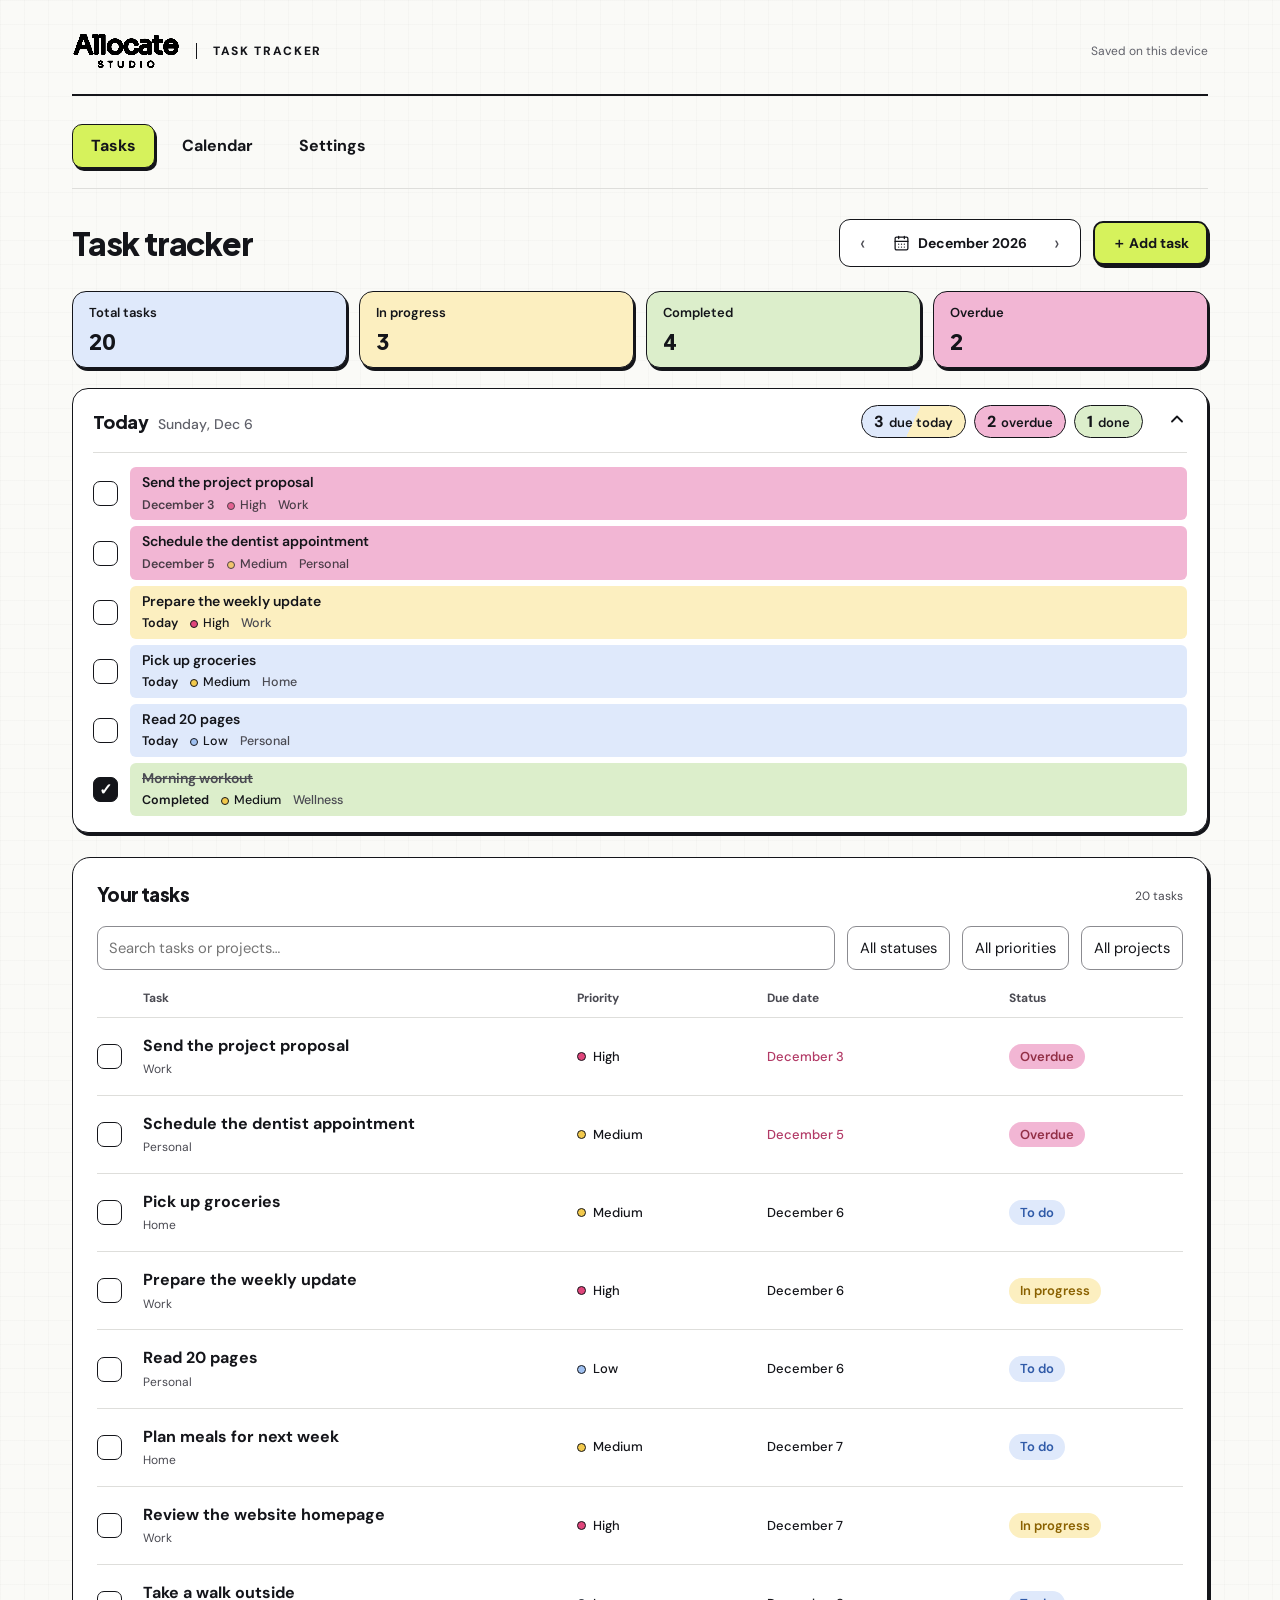
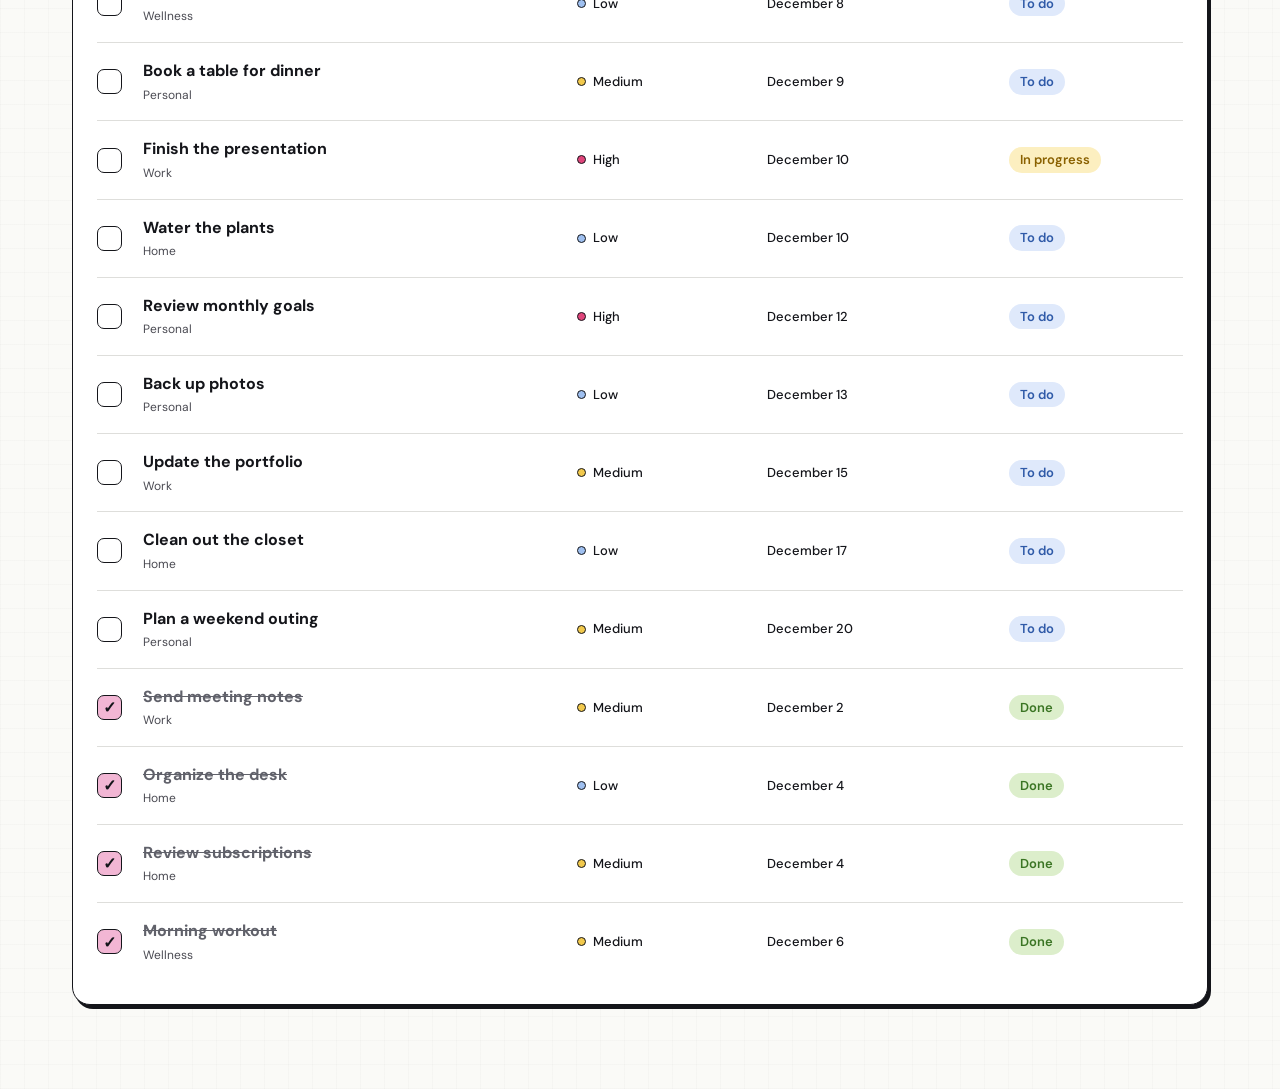
==== commit 2da660fb: "In-app confirm dialog replaces confirm(); Delete all and Remove samples refresh Settings Co-Authored" ====
--- a/index.html
+++ b/index.html
@@ -16,7 +16,7 @@
     <meta name="apple-mobile-web-app-title" content="Tasks" />
     <meta name="mobile-web-app-capable" content="yes" />
     
-    <link rel="stylesheet" href="tracker.css?v=20261108-pri-dots-all" />
+    <link rel="stylesheet" href="tracker.css?v=20261108-ask-dialog" />
   </head>
   <body>
     <div id="app">
--- a/tracker.css
+++ b/tracker.css
@@ -247,3 +247,11 @@
 .pri-dot.pr-High i{background:#e0457b}
 .pri-dot.pr-Medium i{background:#f2c94c}
 .pri-dot.pr-Low i{background:#9fc0f0}
+/* Calendar Week rows and phone day panel use the Your tasks meta line (priority dot, project, In progress); repeat hint hidden when Repeat is None (2026-11-08) */
+.week-task-meta{opacity:1}
+.week-task-meta .meta-line{margin-top:2px}
+.field-hint[hidden]{display:none}
+/* In-app confirm dialog (replaces the browser confirm(), which some in-app browsers block silently) (2026-11-08) */
+.ask-dialog{width:min(420px,calc(100% - 32px))}
+.ask-text{font-size:16px;font-weight:600;line-height:1.45;margin:0}
+.ask-dialog .dialog-actions{margin-top:22px}
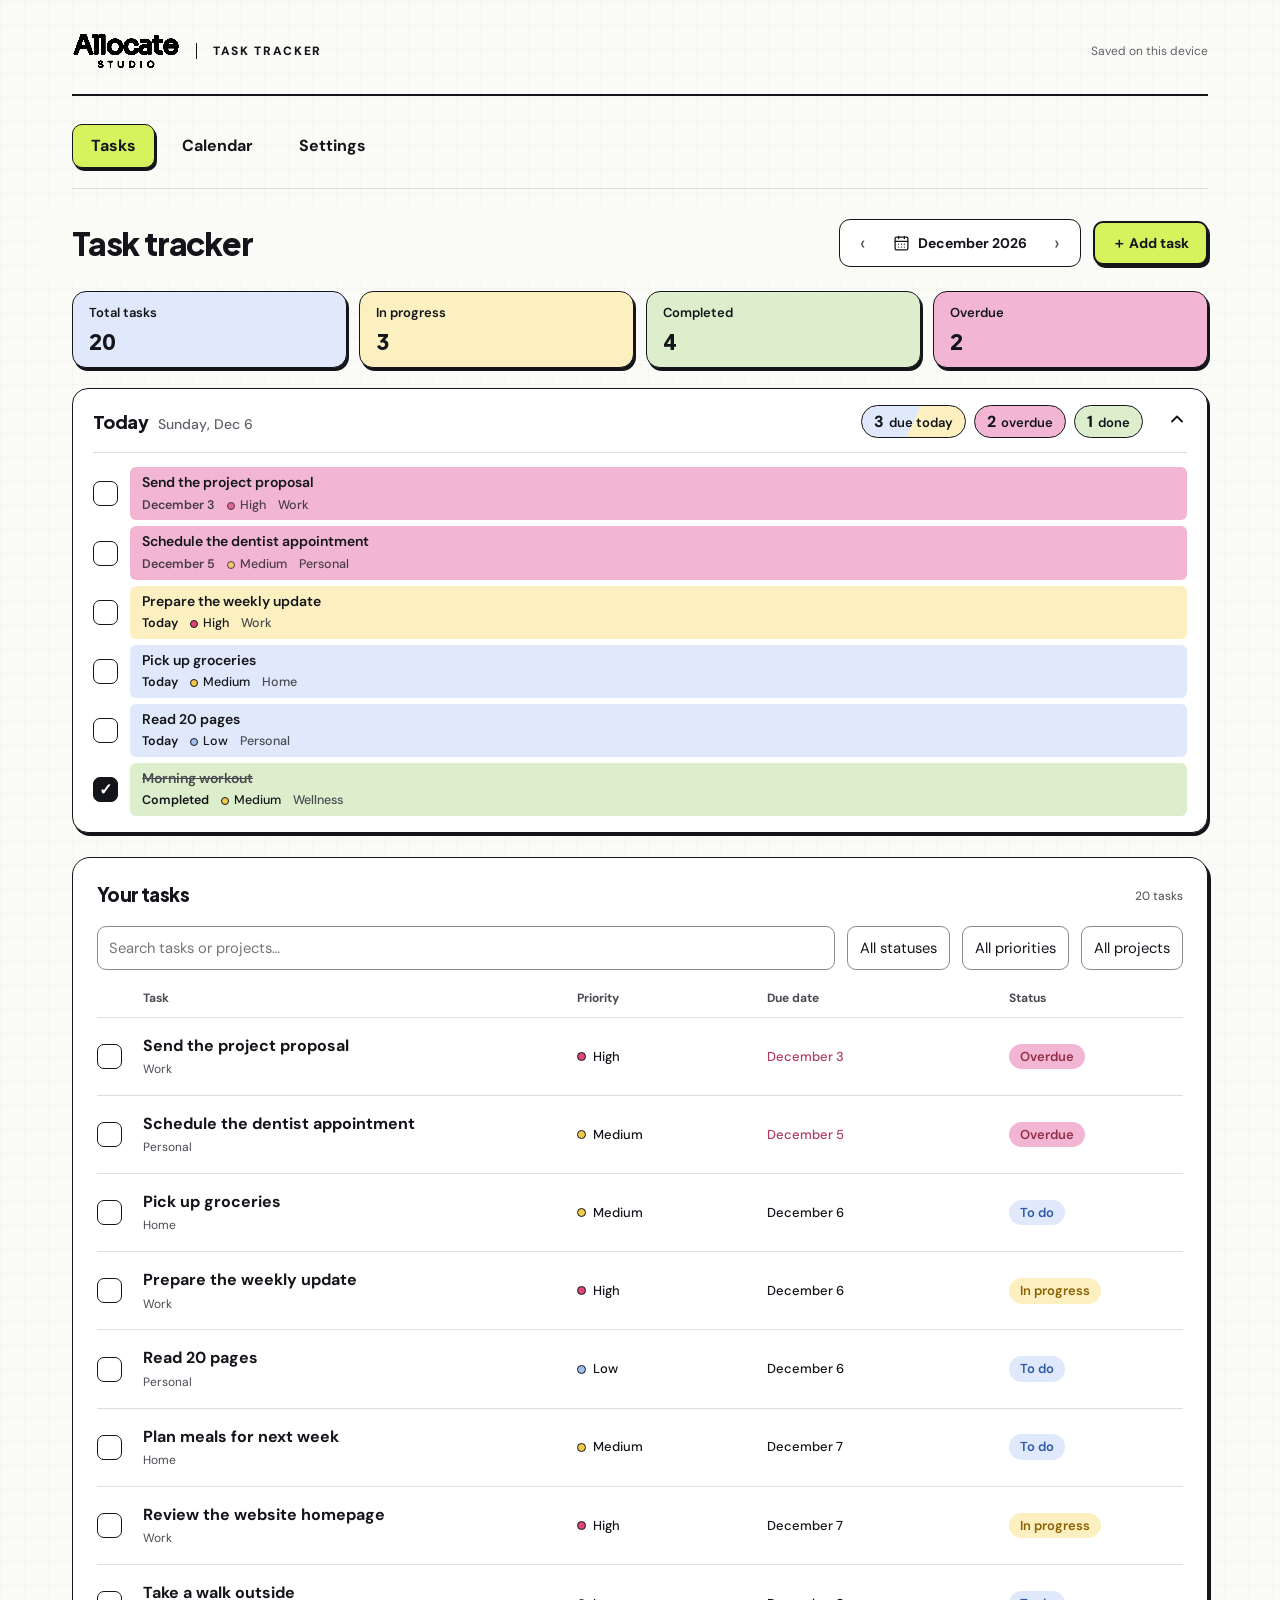
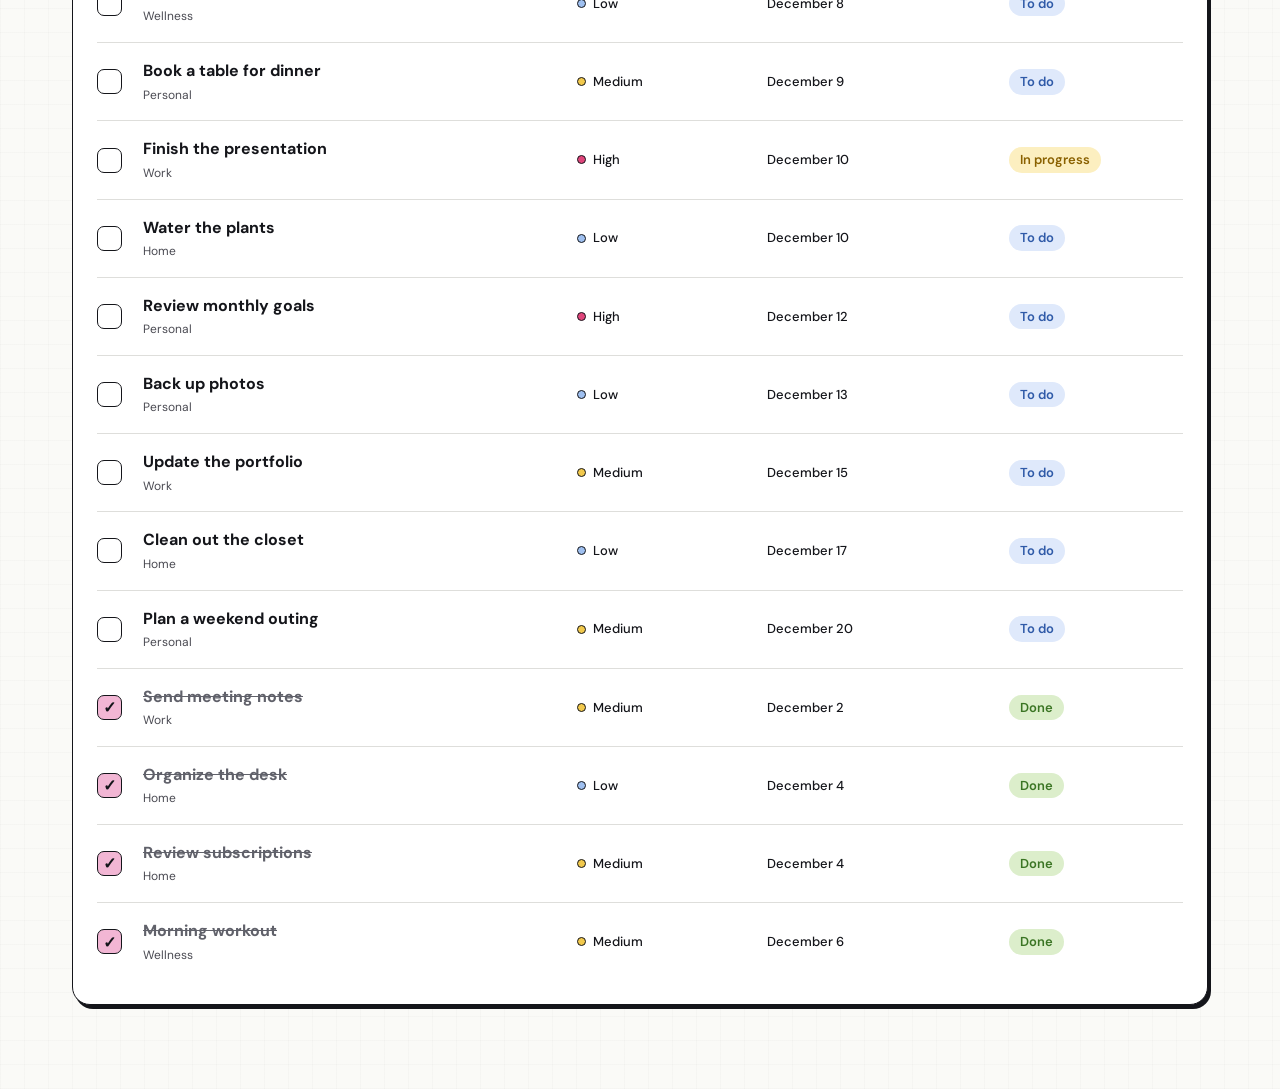
==== commit 8291102f: "Sticky page heading with title and Add task Co-Authored-By: Claude Opus 5.5 <noreply@anthropic.com>" ====
--- a/index.html
+++ b/index.html
@@ -16,7 +16,7 @@
     <meta name="apple-mobile-web-app-title" content="Tasks" />
     <meta name="mobile-web-app-capable" content="yes" />
     
-    <link rel="stylesheet" href="tracker.css?v=20261108-ask-dialog" />
+    <link rel="stylesheet" href="tracker.css?v=20261109-sticky-heading" />
   </head>
   <body>
     <div id="app">
--- a/tracker.css
+++ b/tracker.css
@@ -255,3 +255,14 @@
 .ask-dialog{width:min(420px,calc(100% - 32px))}
 .ask-text{font-size:16px;font-weight:600;line-height:1.45;margin:0}
 .ask-dialog .dialog-actions{margin-top:22px}
+/* Projects rows: fixed-width actions area so the "N tasks" counts line up, Personal's "Default" sits in the same slot (2026-11-08) */
+.project-actions{flex:0 0 170px;display:flex;justify-content:flex-end;align-items:center;gap:10px}
+.project-actions .project-note{flex:1;text-align:center;min-width:0}
+.project-count{flex:0 0 auto;text-align:right}
+@media(max-width:700px){.project-actions{flex:0 0 auto;margin-left:auto}.project-actions .project-note{flex:0 0 auto}}
+/* Settings: cards in the same row stretch to equal height (Backup & restore next to Sample tasks) (2026-11-08) */
+.settings-grid{align-items:stretch}
+/* Sticky page heading: title, month picker and Add task stay on top while scrolling (2026-11-09) */
+.heading{position:sticky;top:0;z-index:30;background:var(--bg);margin:18px -32px 12px;padding:12px 32px;transition:box-shadow .15s}
+.heading.stuck{box-shadow:0 1px 0 var(--line),0 6px 12px -10px #14151a40}
+@media(max-width:700px){.heading{margin:6px -16px 10px;padding:10px 16px}}
